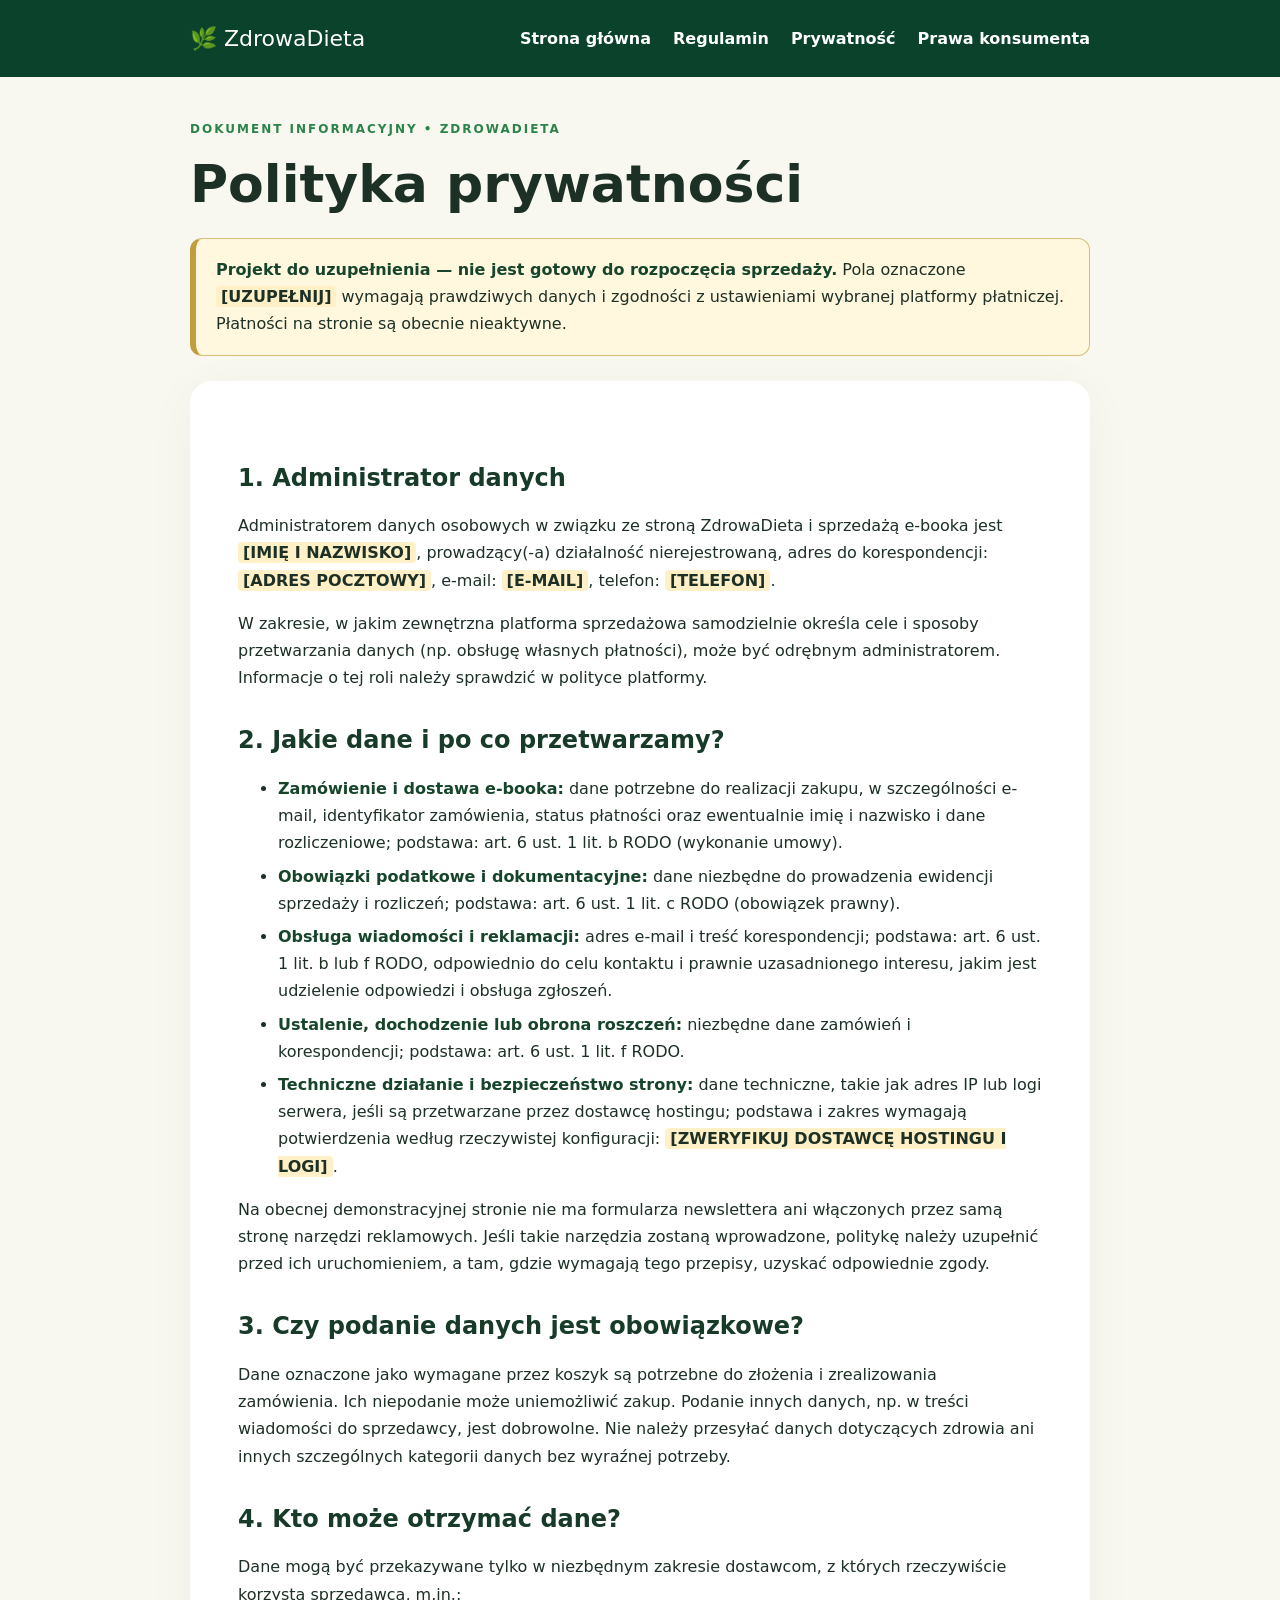
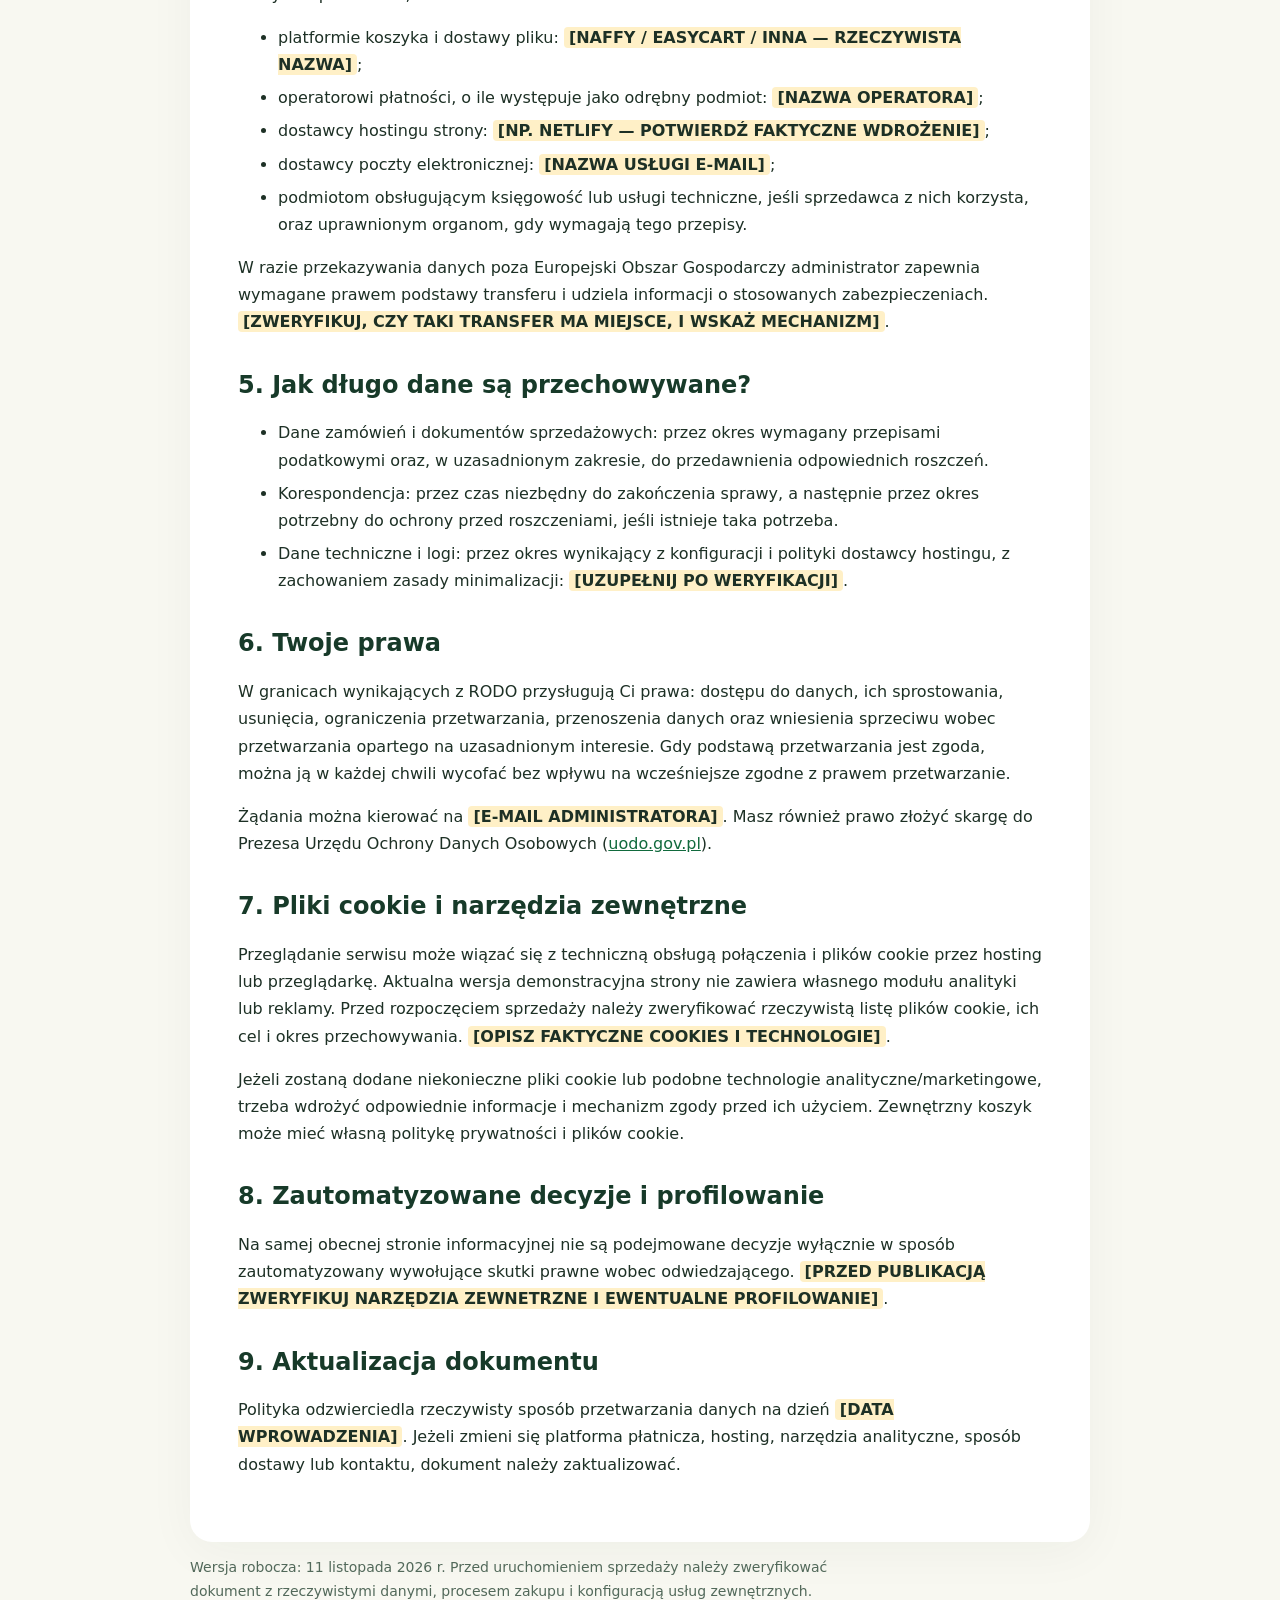
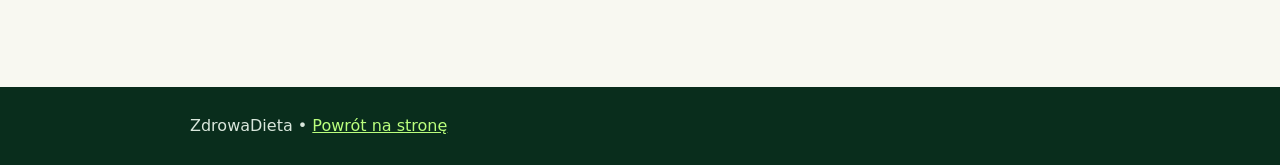
==== polityka-prywatnosci.html @ bb657cff "Add draft Polish consumer and privacy legal page: polityka-prywatnosci.html" ====
<!doctype html><html lang="pl"><head><meta charset="utf-8"><meta name="viewport" content="width=device-width, initial-scale=1"><meta name="robots" content="noindex,nofollow"><title>Polityka prywatności – ZdrowaDieta</title><style>:root{--ink:#173a29;--green:#0a422c;--lime:#baff7d;--bg:#f8f8f1}*{box-sizing:border-box}html{scroll-behavior:smooth}body{margin:0;background:var(--bg);font:16px/1.7 system-ui,-apple-system,"Segoe UI",sans-serif;color:#1d3025}a{color:#116a3d}header{background:var(--green);color:#fff;padding:20px 0}header a{color:#fff;text-decoration:none;font-weight:800}.wrap{width:min(900px,calc(100% - 36px));margin:auto}.nav{display:flex;gap:22px;align-items:center;flex-wrap:wrap}.nav span{margin-right:auto;font-size:22px}main{padding:42px 0 70px}h1{font-size:clamp(34px,5vw,52px);line-height:1.1;margin:16px 0}h2{font-size:24px;color:var(--ink);margin-top:35px;line-height:1.2}h3{font-size:18px}p,li{max-width:79ch}li{margin:6px 0}.eyebrow{letter-spacing:2px;text-transform:uppercase;font-size:12px;font-weight:900;color:#2b834a}.warning{border:1px solid #d6bc75;border-left:6px solid #c09e3b;border-radius:12px;background:#fff8df;padding:17px 20px;margin:25px 0}.doc{background:#fff;border-radius:22px;padding:clamp(20px,5vw,48px);box-shadow:0 10px 50px #12351c0b}.fill{background:#fff0c7;padding:1px 5px;border-radius:4px;font-weight:700}.note{font-size:14px;color:#52695a}.footer{background:#092d1c;color:#d9e7dc;padding:25px 0}.footer a{color:#baff7d}hr{border:0;border-top:1px solid #dce6dc;margin:30px 0}blockquote{margin:20px 0;border-left:4px solid #27814d;padding:14px 20px;background:#eef6ec}strong{color:#17452c}header strong{color:#fff}@media(max-width:550px){.nav{gap:12px}.nav span{width:100%}main{padding:28px 0 50px}}</style></head><body><header><nav class="wrap nav" aria-label="Nawigacja"><span>🌿 ZdrowaDieta</span><a href="/">Strona główna</a><a href="/regulamin.html">Regulamin</a><a href="/polityka-prywatnosci.html">Prywatność</a><a href="/prawa-konsumenta.html">Prawa konsumenta</a></nav></header><main class="wrap"><div class="eyebrow">Dokument informacyjny • ZdrowaDieta</div><h1>Polityka prywatności</h1><div class="warning"><strong>Projekt do uzupełnienia — nie jest gotowy do rozpoczęcia sprzedaży.</strong> Pola oznaczone <span class="fill">[UZUPEŁNIJ]</span> wymagają prawdziwych danych i zgodności z ustawieniami wybranej platformy płatniczej. Płatności na stronie są obecnie nieaktywne.</div><article class="doc">
<h2>1. Administrator danych</h2>
<p>Administratorem danych osobowych w związku ze stroną ZdrowaDieta i sprzedażą e-booka jest <span class="fill">[IMIĘ I NAZWISKO]</span>, prowadzący(-a) działalność nierejestrowaną, adres do korespondencji: <span class="fill">[ADRES POCZTOWY]</span>, e-mail: <span class="fill">[E-MAIL]</span>, telefon: <span class="fill">[TELEFON]</span>.</p>
<p>W zakresie, w jakim zewnętrzna platforma sprzedażowa samodzielnie określa cele i sposoby przetwarzania danych (np. obsługę własnych płatności), może być odrębnym administratorem. Informacje o tej roli należy sprawdzić w polityce platformy.</p>
<h2>2. Jakie dane i po co przetwarzamy?</h2>
<ul>
<li><strong>Zamówienie i dostawa e-booka:</strong> dane potrzebne do realizacji zakupu, w szczególności e-mail, identyfikator zamówienia, status płatności oraz ewentualnie imię i nazwisko i dane rozliczeniowe; podstawa: art. 6 ust. 1 lit. b RODO (wykonanie umowy).</li>
<li><strong>Obowiązki podatkowe i dokumentacyjne:</strong> dane niezbędne do prowadzenia ewidencji sprzedaży i rozliczeń; podstawa: art. 6 ust. 1 lit. c RODO (obowiązek prawny).</li>
<li><strong>Obsługa wiadomości i reklamacji:</strong> adres e-mail i treść korespondencji; podstawa: art. 6 ust. 1 lit. b lub f RODO, odpowiednio do celu kontaktu i prawnie uzasadnionego interesu, jakim jest udzielenie odpowiedzi i obsługa zgłoszeń.</li>
<li><strong>Ustalenie, dochodzenie lub obrona roszczeń:</strong> niezbędne dane zamówień i korespondencji; podstawa: art. 6 ust. 1 lit. f RODO.</li>
<li><strong>Techniczne działanie i bezpieczeństwo strony:</strong> dane techniczne, takie jak adres IP lub logi serwera, jeśli są przetwarzane przez dostawcę hostingu; podstawa i zakres wymagają potwierdzenia według rzeczywistej konfiguracji: <span class="fill">[ZWERYFIKUJ DOSTAWCĘ HOSTINGU I LOGI]</span>.</li>
</ul>
<p>Na obecnej demonstracyjnej stronie nie ma formularza newslettera ani włączonych przez samą stronę narzędzi reklamowych. Jeśli takie narzędzia zostaną wprowadzone, politykę należy uzupełnić przed ich uruchomieniem, a tam, gdzie wymagają tego przepisy, uzyskać odpowiednie zgody.</p>
<h2>3. Czy podanie danych jest obowiązkowe?</h2>
<p>Dane oznaczone jako wymagane przez koszyk są potrzebne do złożenia i zrealizowania zamówienia. Ich niepodanie może uniemożliwić zakup. Podanie innych danych, np. w treści wiadomości do sprzedawcy, jest dobrowolne. Nie należy przesyłać danych dotyczących zdrowia ani innych szczególnych kategorii danych bez wyraźnej potrzeby.</p>
<h2>4. Kto może otrzymać dane?</h2>
<p>Dane mogą być przekazywane tylko w niezbędnym zakresie dostawcom, z których rzeczywiście korzysta sprzedawca, m.in.:</p>
<ul>
<li>platformie koszyka i dostawy pliku: <span class="fill">[NAFFY / EASYCART / INNA — RZECZYWISTA NAZWA]</span>;</li>
<li>operatorowi płatności, o ile występuje jako odrębny podmiot: <span class="fill">[NAZWA OPERATORA]</span>;</li>
<li>dostawcy hostingu strony: <span class="fill">[NP. NETLIFY — POTWIERDŹ FAKTYCZNE WDROŻENIE]</span>;</li>
<li>dostawcy poczty elektronicznej: <span class="fill">[NAZWA USŁUGI E-MAIL]</span>;</li>
<li>podmiotom obsługującym księgowość lub usługi techniczne, jeśli sprzedawca z nich korzysta, oraz uprawnionym organom, gdy wymagają tego przepisy.</li>
</ul>
<p>W razie przekazywania danych poza Europejski Obszar Gospodarczy administrator zapewnia wymagane prawem podstawy transferu i udziela informacji o stosowanych zabezpieczeniach. <span class="fill">[ZWERYFIKUJ, CZY TAKI TRANSFER MA MIEJSCE, I WSKAŻ MECHANIZM]</span>.</p>
<h2>5. Jak długo dane są przechowywane?</h2>
<ul>
<li>Dane zamówień i dokumentów sprzedażowych: przez okres wymagany przepisami podatkowymi oraz, w uzasadnionym zakresie, do przedawnienia odpowiednich roszczeń.</li>
<li>Korespondencja: przez czas niezbędny do zakończenia sprawy, a następnie przez okres potrzebny do ochrony przed roszczeniami, jeśli istnieje taka potrzeba.</li>
<li>Dane techniczne i logi: przez okres wynikający z konfiguracji i polityki dostawcy hostingu, z zachowaniem zasady minimalizacji: <span class="fill">[UZUPEŁNIJ PO WERYFIKACJI]</span>.</li>
</ul>
<h2>6. Twoje prawa</h2>
<p>W granicach wynikających z RODO przysługują Ci prawa: dostępu do danych, ich sprostowania, usunięcia, ograniczenia przetwarzania, przenoszenia danych oraz wniesienia sprzeciwu wobec przetwarzania opartego na uzasadnionym interesie. Gdy podstawą przetwarzania jest zgoda, można ją w każdej chwili wycofać bez wpływu na wcześniejsze zgodne z prawem przetwarzanie.</p>
<p>Żądania można kierować na <span class="fill">[E-MAIL ADMINISTRATORA]</span>. Masz również prawo złożyć skargę do Prezesa Urzędu Ochrony Danych Osobowych (<a href="https://uodo.gov.pl/" rel="noopener">uodo.gov.pl</a>).</p>
<h2>7. Pliki cookie i narzędzia zewnętrzne</h2>
<p>Przeglądanie serwisu może wiązać się z techniczną obsługą połączenia i plików cookie przez hosting lub przeglądarkę. Aktualna wersja demonstracyjna strony nie zawiera własnego modułu analityki lub reklamy. Przed rozpoczęciem sprzedaży należy zweryfikować rzeczywistą listę plików cookie, ich cel i okres przechowywania. <span class="fill">[OPISZ FAKTYCZNE COOKIES I TECHNOLOGIE]</span>.</p>
<p>Jeżeli zostaną dodane niekonieczne pliki cookie lub podobne technologie analityczne/marketingowe, trzeba wdrożyć odpowiednie informacje i mechanizm zgody przed ich użyciem. Zewnętrzny koszyk może mieć własną politykę prywatności i plików cookie.</p>
<h2>8. Zautomatyzowane decyzje i profilowanie</h2>
<p>Na samej obecnej stronie informacyjnej nie są podejmowane decyzje wyłącznie w sposób zautomatyzowany wywołujące skutki prawne wobec odwiedzającego. <span class="fill">[PRZED PUBLIKACJĄ ZWERYFIKUJ NARZĘDZIA ZEWNETRZNE I EWENTUALNE PROFILOWANIE]</span>.</p>
<h2>9. Aktualizacja dokumentu</h2>
<p>Polityka odzwierciedla rzeczywisty sposób przetwarzania danych na dzień <span class="fill">[DATA WPROWADZENIA]</span>. Jeżeli zmieni się platforma płatnicza, hosting, narzędzia analityczne, sposób dostawy lub kontaktu, dokument należy zaktualizować.</p></article><p class="note">Wersja robocza: 11 listopada 2026 r. Przed uruchomieniem sprzedaży należy zweryfikować dokument z rzeczywistymi danymi, procesem zakupu i konfiguracją usług zewnętrznych.</p></main><footer class="footer"><div class="wrap">ZdrowaDieta • <a href="/">Powrót na stronę</a></div></footer></body></html>
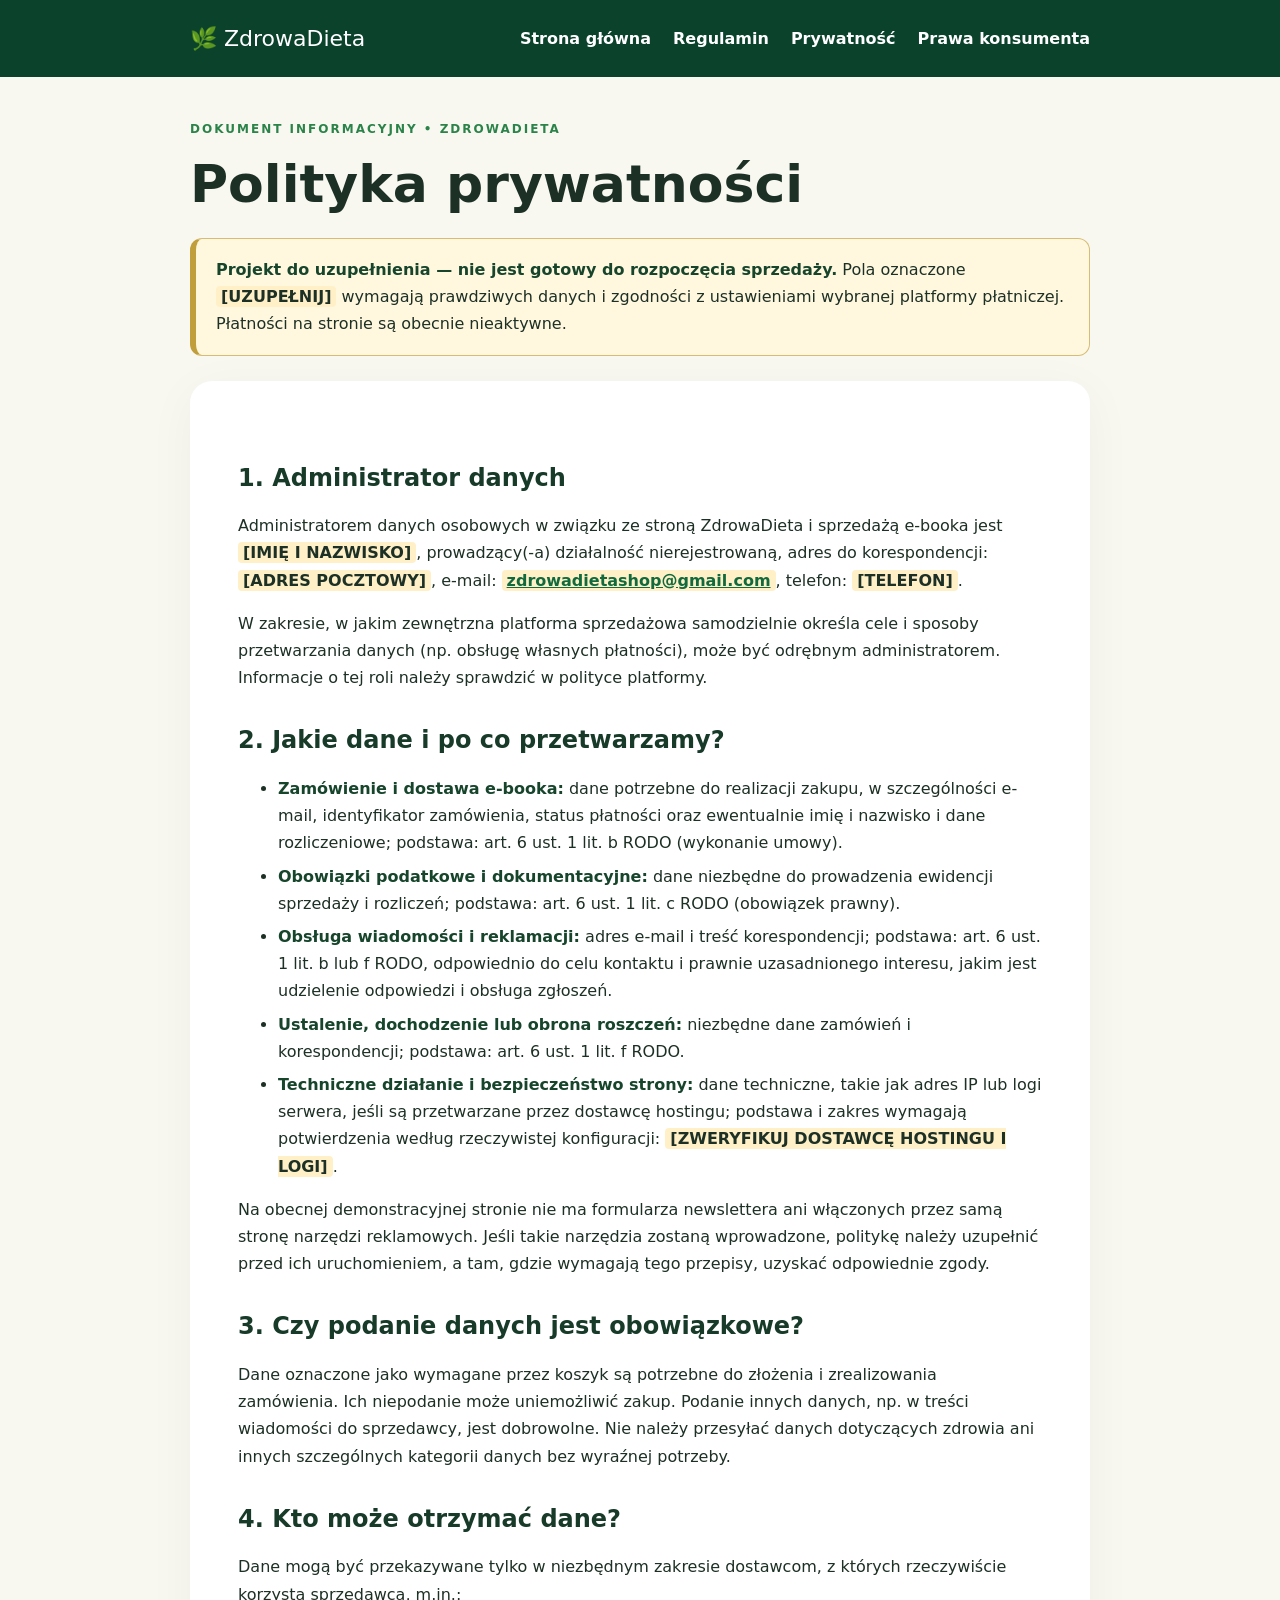
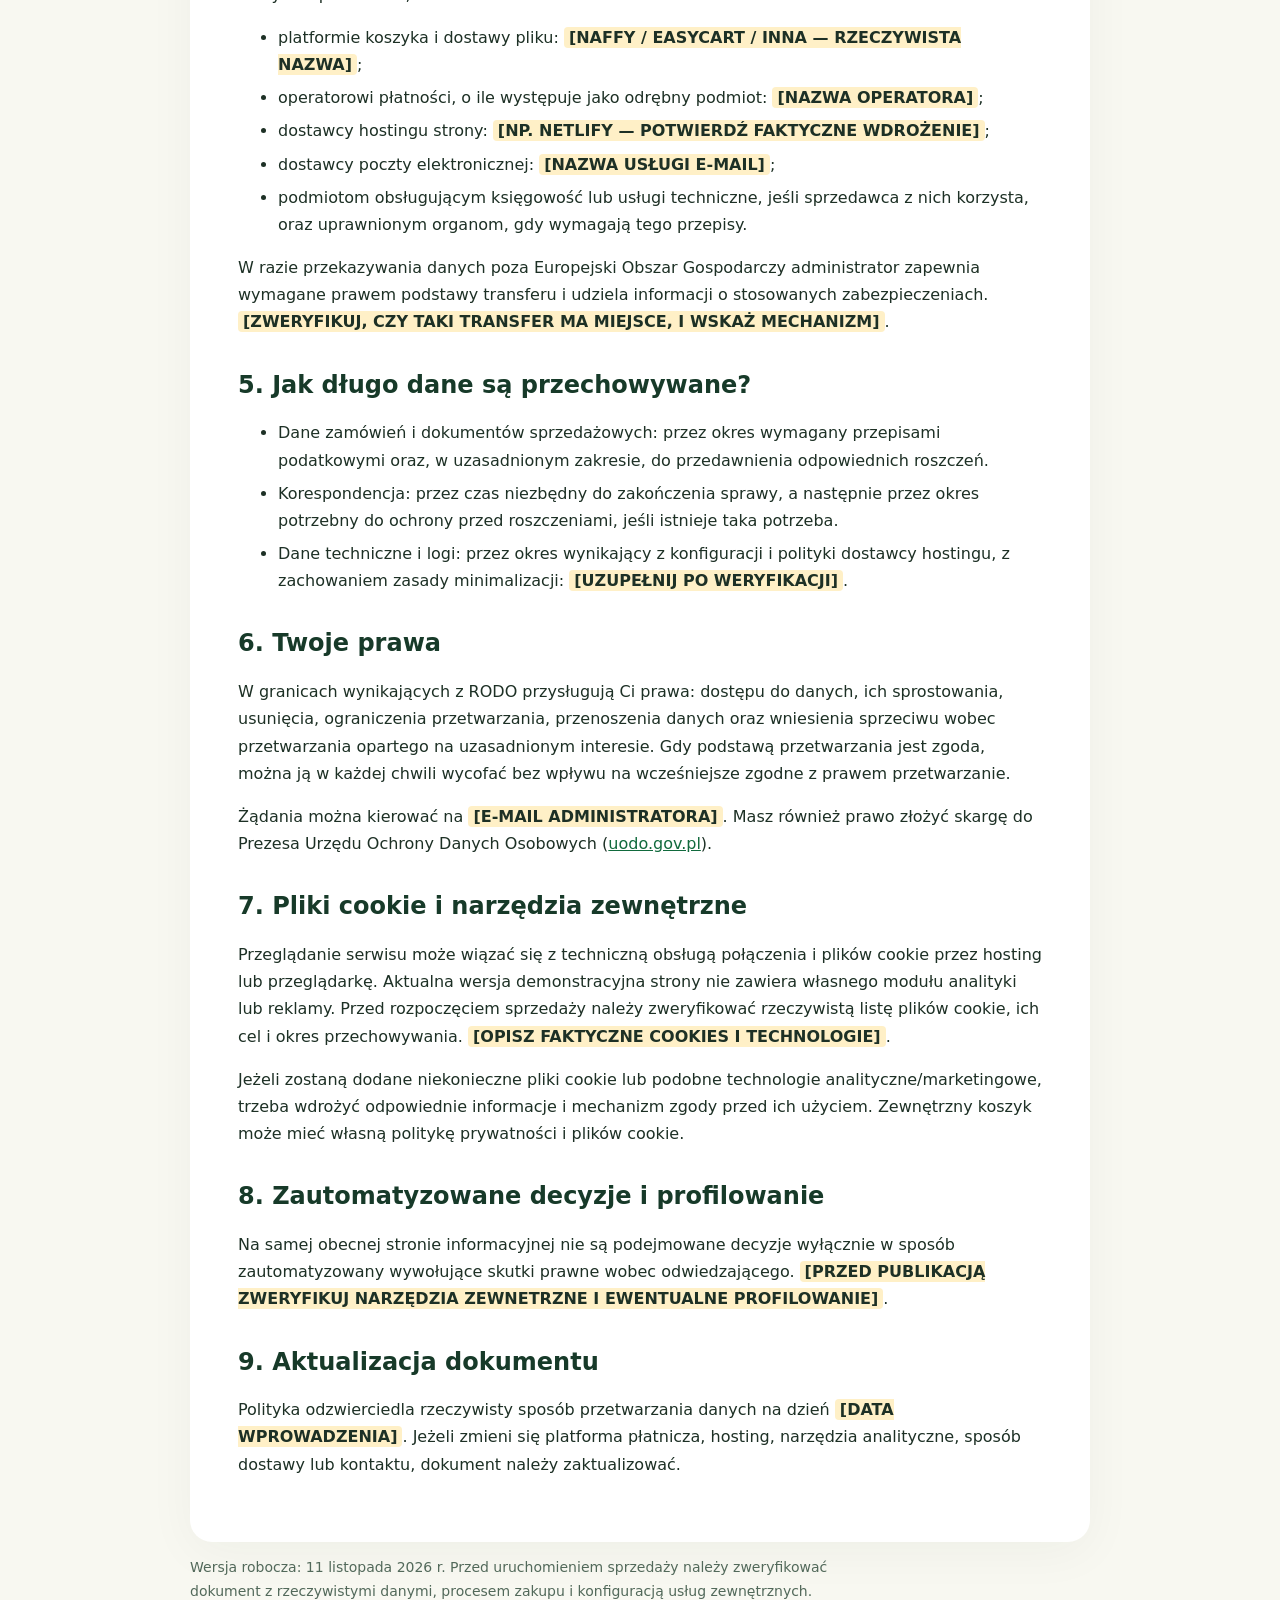
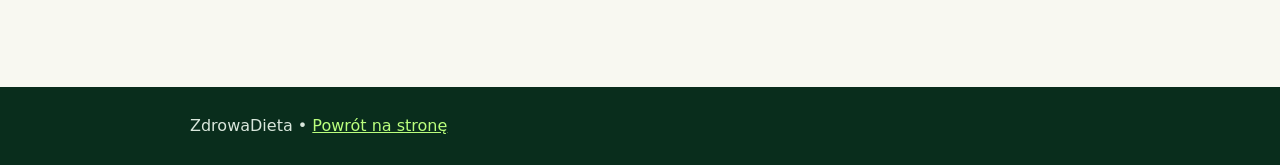
==== commit 3377a049: "Fill confirmed ZdrowaDieta support email in legal document" ====
--- a/polityka-prywatnosci.html
+++ b/polityka-prywatnosci.html
@@ -1,6 +1,6 @@
 <!doctype html><html lang="pl"><head><meta charset="utf-8"><meta name="viewport" content="width=device-width, initial-scale=1"><meta name="robots" content="noindex,nofollow"><title>Polityka prywatności – ZdrowaDieta</title><style>:root{--ink:#173a29;--green:#0a422c;--lime:#baff7d;--bg:#f8f8f1}*{box-sizing:border-box}html{scroll-behavior:smooth}body{margin:0;background:var(--bg);font:16px/1.7 system-ui,-apple-system,"Segoe UI",sans-serif;color:#1d3025}a{color:#116a3d}header{background:var(--green);color:#fff;padding:20px 0}header a{color:#fff;text-decoration:none;font-weight:800}.wrap{width:min(900px,calc(100% - 36px));margin:auto}.nav{display:flex;gap:22px;align-items:center;flex-wrap:wrap}.nav span{margin-right:auto;font-size:22px}main{padding:42px 0 70px}h1{font-size:clamp(34px,5vw,52px);line-height:1.1;margin:16px 0}h2{font-size:24px;color:var(--ink);margin-top:35px;line-height:1.2}h3{font-size:18px}p,li{max-width:79ch}li{margin:6px 0}.eyebrow{letter-spacing:2px;text-transform:uppercase;font-size:12px;font-weight:900;color:#2b834a}.warning{border:1px solid #d6bc75;border-left:6px solid #c09e3b;border-radius:12px;background:#fff8df;padding:17px 20px;margin:25px 0}.doc{background:#fff;border-radius:22px;padding:clamp(20px,5vw,48px);box-shadow:0 10px 50px #12351c0b}.fill{background:#fff0c7;padding:1px 5px;border-radius:4px;font-weight:700}.note{font-size:14px;color:#52695a}.footer{background:#092d1c;color:#d9e7dc;padding:25px 0}.footer a{color:#baff7d}hr{border:0;border-top:1px solid #dce6dc;margin:30px 0}blockquote{margin:20px 0;border-left:4px solid #27814d;padding:14px 20px;background:#eef6ec}strong{color:#17452c}header strong{color:#fff}@media(max-width:550px){.nav{gap:12px}.nav span{width:100%}main{padding:28px 0 50px}}</style></head><body><header><nav class="wrap nav" aria-label="Nawigacja"><span>🌿 ZdrowaDieta</span><a href="/">Strona główna</a><a href="/regulamin.html">Regulamin</a><a href="/polityka-prywatnosci.html">Prywatność</a><a href="/prawa-konsumenta.html">Prawa konsumenta</a></nav></header><main class="wrap"><div class="eyebrow">Dokument informacyjny • ZdrowaDieta</div><h1>Polityka prywatności</h1><div class="warning"><strong>Projekt do uzupełnienia — nie jest gotowy do rozpoczęcia sprzedaży.</strong> Pola oznaczone <span class="fill">[UZUPEŁNIJ]</span> wymagają prawdziwych danych i zgodności z ustawieniami wybranej platformy płatniczej. Płatności na stronie są obecnie nieaktywne.</div><article class="doc">
 <h2>1. Administrator danych</h2>
-<p>Administratorem danych osobowych w związku ze stroną ZdrowaDieta i sprzedażą e-booka jest <span class="fill">[IMIĘ I NAZWISKO]</span>, prowadzący(-a) działalność nierejestrowaną, adres do korespondencji: <span class="fill">[ADRES POCZTOWY]</span>, e-mail: <span class="fill">[E-MAIL]</span>, telefon: <span class="fill">[TELEFON]</span>.</p>
+<p>Administratorem danych osobowych w związku ze stroną ZdrowaDieta i sprzedażą e-booka jest <span class="fill">[IMIĘ I NAZWISKO]</span>, prowadzący(-a) działalność nierejestrowaną, adres do korespondencji: <span class="fill">[ADRES POCZTOWY]</span>, e-mail: <span class="fill"><a href="mailto:zdrowadietashop@gmail.com">zdrowadietashop@gmail.com</a></span>, telefon: <span class="fill">[TELEFON]</span>.</p>
 <p>W zakresie, w jakim zewnętrzna platforma sprzedażowa samodzielnie określa cele i sposoby przetwarzania danych (np. obsługę własnych płatności), może być odrębnym administratorem. Informacje o tej roli należy sprawdzić w polityce platformy.</p>
 <h2>2. Jakie dane i po co przetwarzamy?</h2>
 <ul>
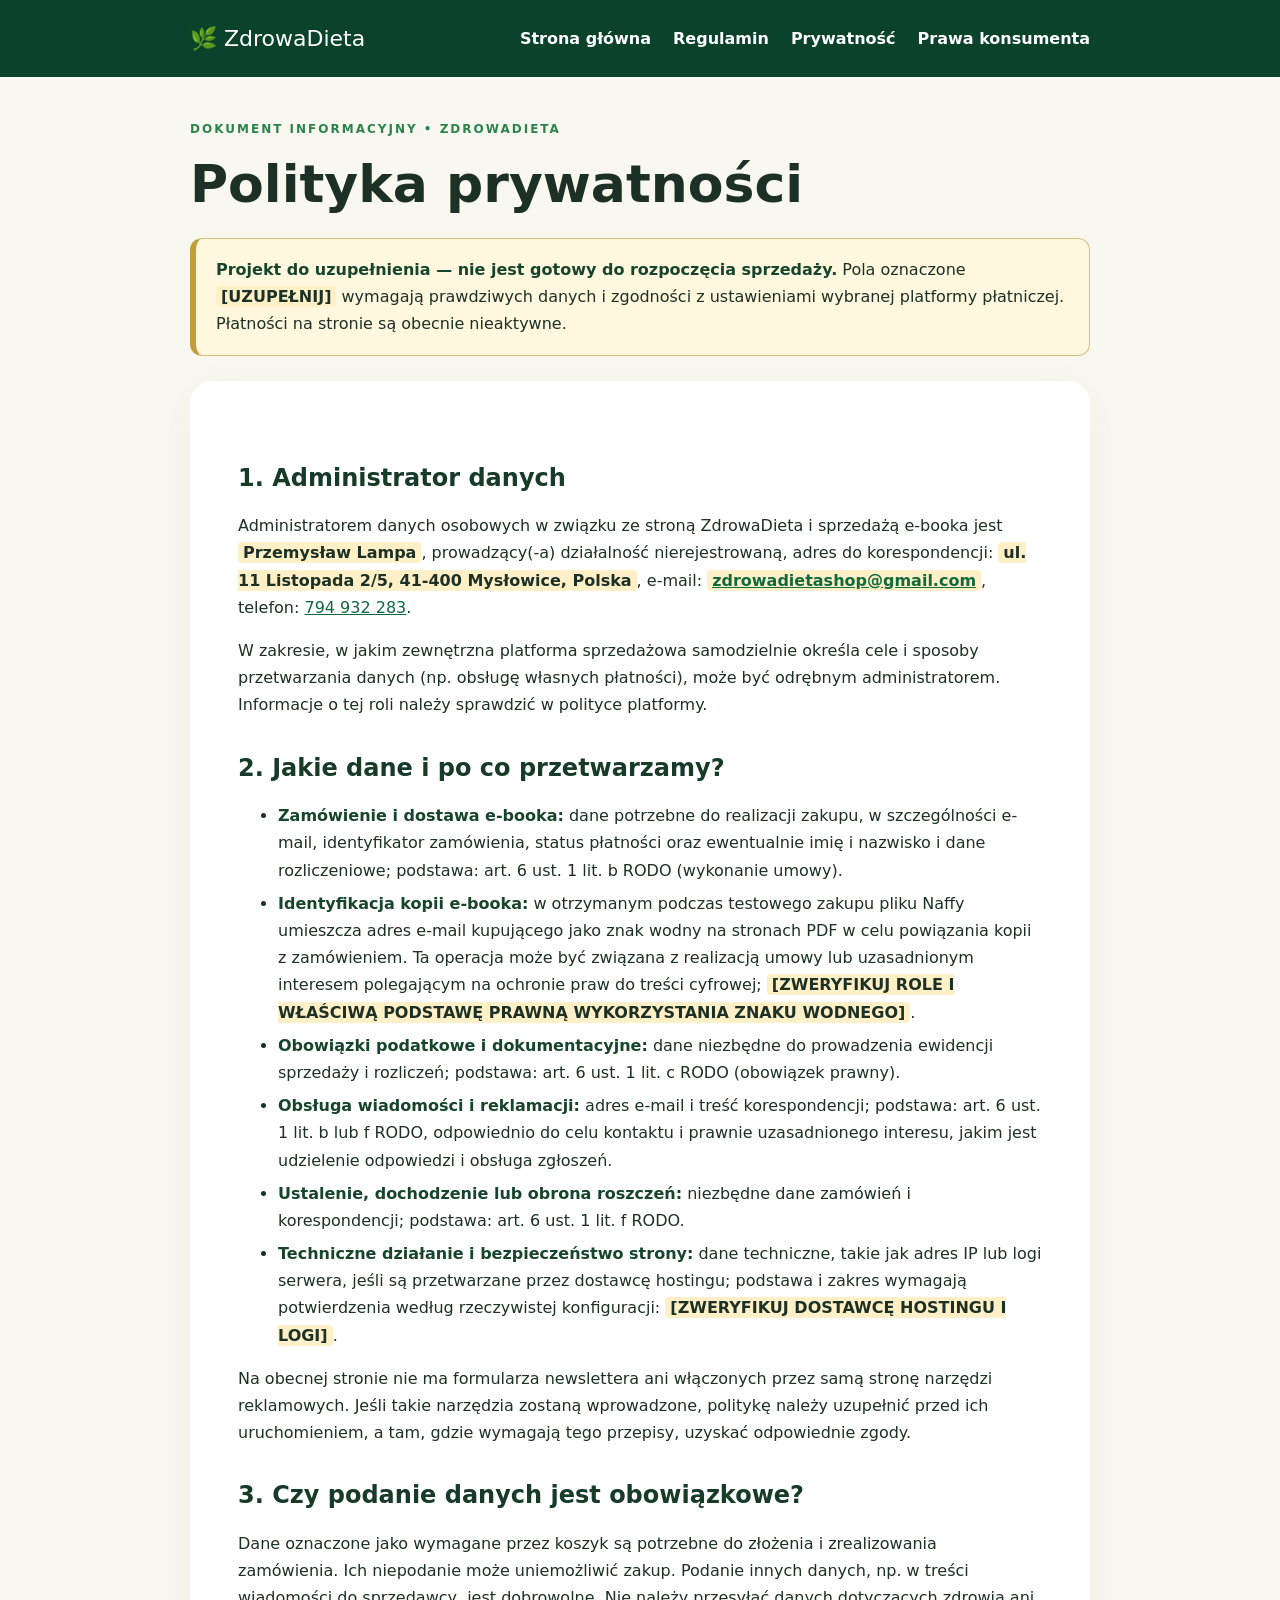
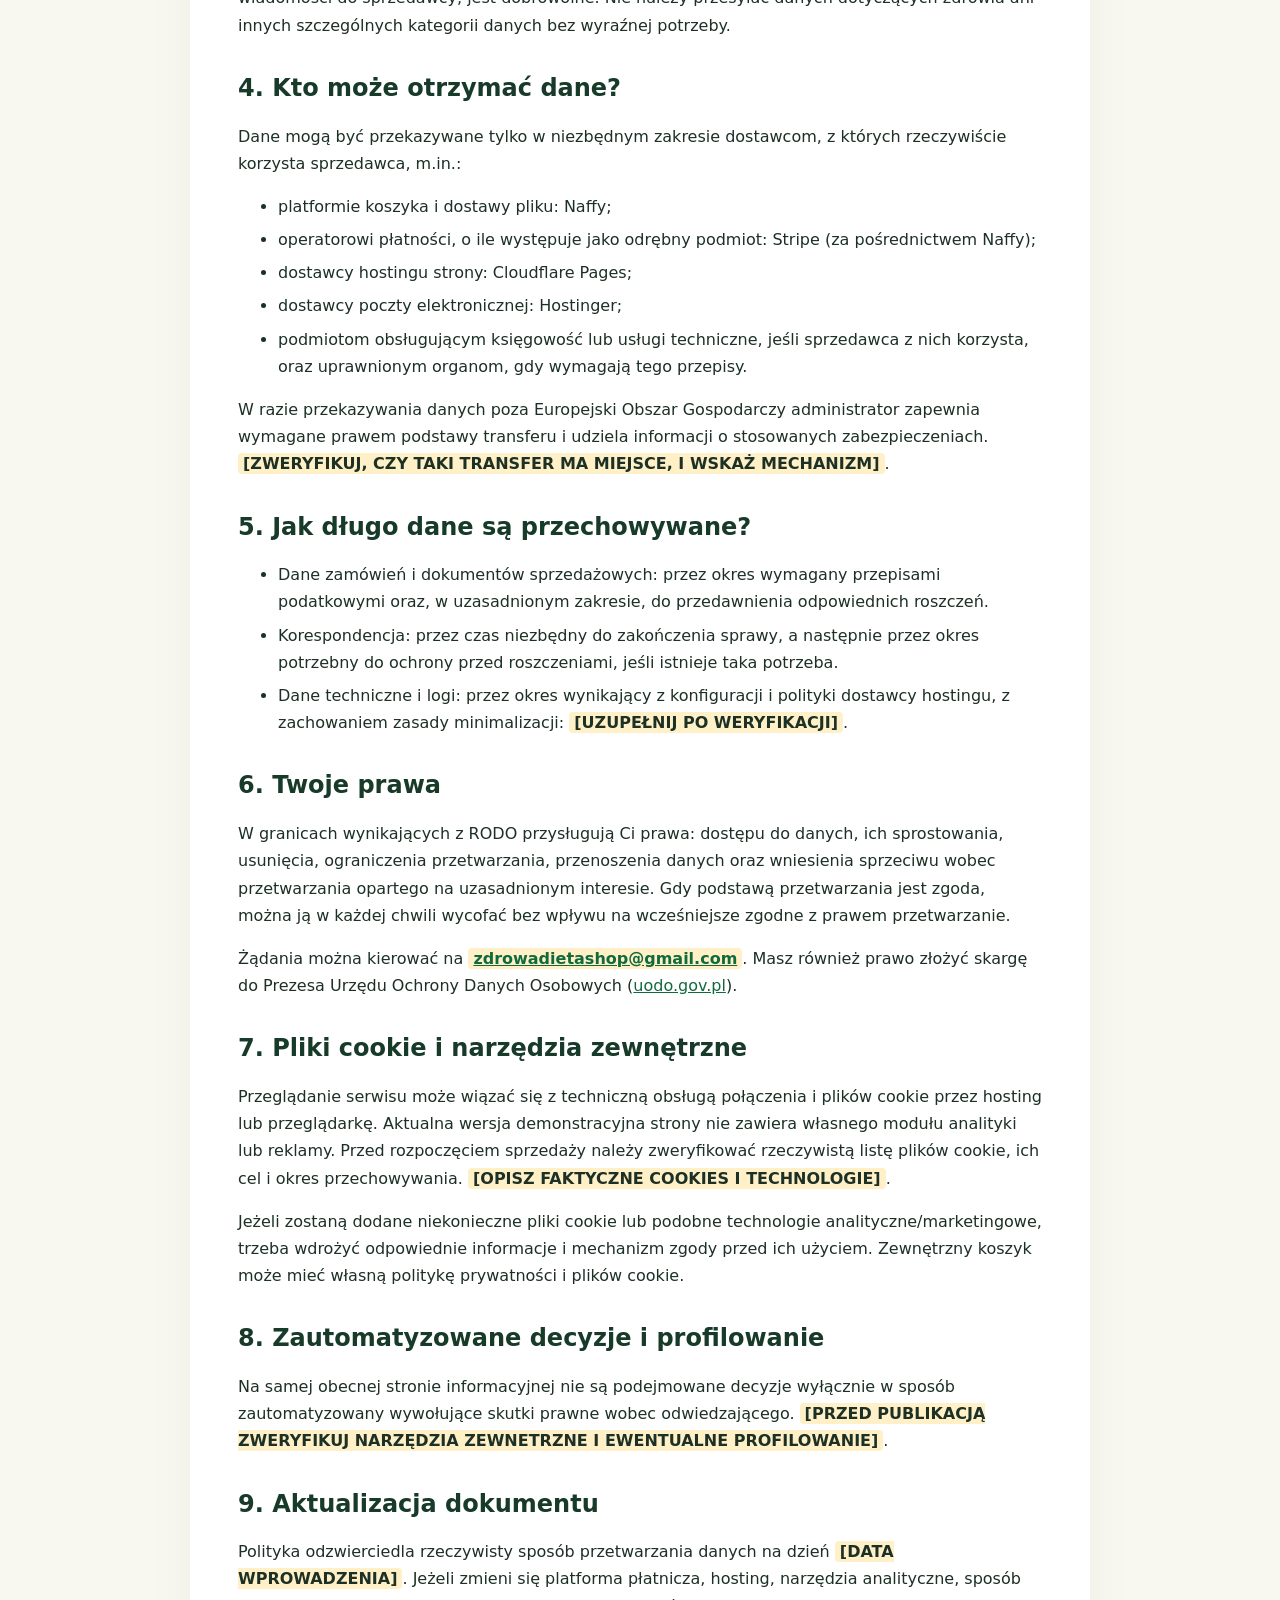
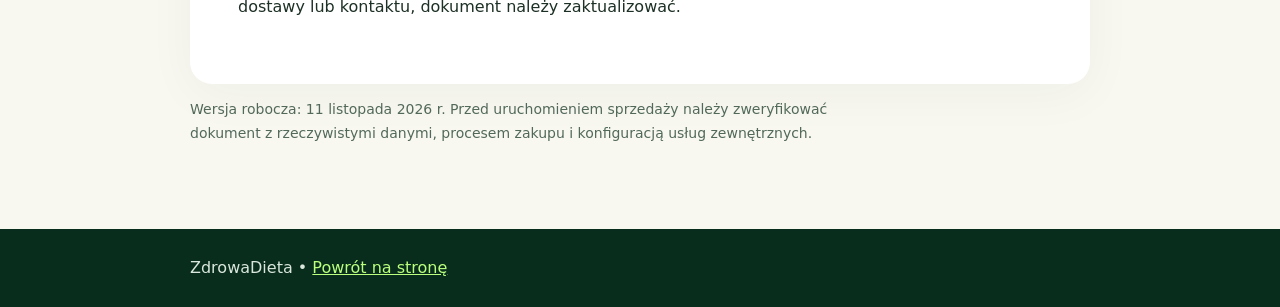
==== commit cca2e14d: "Add confirmed seller contact details and verified sales providers to legal draft" ====
--- a/polityka-prywatnosci.html
+++ b/polityka-prywatnosci.html
@@ -1,25 +1,26 @@
 <!doctype html><html lang="pl"><head><meta charset="utf-8"><meta name="viewport" content="width=device-width, initial-scale=1"><meta name="robots" content="noindex,nofollow"><title>Polityka prywatności – ZdrowaDieta</title><style>:root{--ink:#173a29;--green:#0a422c;--lime:#baff7d;--bg:#f8f8f1}*{box-sizing:border-box}html{scroll-behavior:smooth}body{margin:0;background:var(--bg);font:16px/1.7 system-ui,-apple-system,"Segoe UI",sans-serif;color:#1d3025}a{color:#116a3d}header{background:var(--green);color:#fff;padding:20px 0}header a{color:#fff;text-decoration:none;font-weight:800}.wrap{width:min(900px,calc(100% - 36px));margin:auto}.nav{display:flex;gap:22px;align-items:center;flex-wrap:wrap}.nav span{margin-right:auto;font-size:22px}main{padding:42px 0 70px}h1{font-size:clamp(34px,5vw,52px);line-height:1.1;margin:16px 0}h2{font-size:24px;color:var(--ink);margin-top:35px;line-height:1.2}h3{font-size:18px}p,li{max-width:79ch}li{margin:6px 0}.eyebrow{letter-spacing:2px;text-transform:uppercase;font-size:12px;font-weight:900;color:#2b834a}.warning{border:1px solid #d6bc75;border-left:6px solid #c09e3b;border-radius:12px;background:#fff8df;padding:17px 20px;margin:25px 0}.doc{background:#fff;border-radius:22px;padding:clamp(20px,5vw,48px);box-shadow:0 10px 50px #12351c0b}.fill{background:#fff0c7;padding:1px 5px;border-radius:4px;font-weight:700}.note{font-size:14px;color:#52695a}.footer{background:#092d1c;color:#d9e7dc;padding:25px 0}.footer a{color:#baff7d}hr{border:0;border-top:1px solid #dce6dc;margin:30px 0}blockquote{margin:20px 0;border-left:4px solid #27814d;padding:14px 20px;background:#eef6ec}strong{color:#17452c}header strong{color:#fff}@media(max-width:550px){.nav{gap:12px}.nav span{width:100%}main{padding:28px 0 50px}}</style></head><body><header><nav class="wrap nav" aria-label="Nawigacja"><span>🌿 ZdrowaDieta</span><a href="/">Strona główna</a><a href="/regulamin.html">Regulamin</a><a href="/polityka-prywatnosci.html">Prywatność</a><a href="/prawa-konsumenta.html">Prawa konsumenta</a></nav></header><main class="wrap"><div class="eyebrow">Dokument informacyjny • ZdrowaDieta</div><h1>Polityka prywatności</h1><div class="warning"><strong>Projekt do uzupełnienia — nie jest gotowy do rozpoczęcia sprzedaży.</strong> Pola oznaczone <span class="fill">[UZUPEŁNIJ]</span> wymagają prawdziwych danych i zgodności z ustawieniami wybranej platformy płatniczej. Płatności na stronie są obecnie nieaktywne.</div><article class="doc">
 <h2>1. Administrator danych</h2>
-<p>Administratorem danych osobowych w związku ze stroną ZdrowaDieta i sprzedażą e-booka jest <span class="fill">[IMIĘ I NAZWISKO]</span>, prowadzący(-a) działalność nierejestrowaną, adres do korespondencji: <span class="fill">[ADRES POCZTOWY]</span>, e-mail: <span class="fill"><a href="mailto:zdrowadietashop@gmail.com">zdrowadietashop@gmail.com</a></span>, telefon: <span class="fill">[TELEFON]</span>.</p>
+<p>Administratorem danych osobowych w związku ze stroną ZdrowaDieta i sprzedażą e-booka jest <span class="fill">Przemysław Lampa</span>, prowadzący(-a) działalność nierejestrowaną, adres do korespondencji: <span class="fill">ul. 11 Listopada 2/5, 41-400 Mysłowice, Polska</span>, e-mail: <span class="fill"><a href="mailto:zdrowadietashop@gmail.com">zdrowadietashop@gmail.com</a></span>, telefon: <a href="tel:+48794932283">794 932 283</a>.</p>
 <p>W zakresie, w jakim zewnętrzna platforma sprzedażowa samodzielnie określa cele i sposoby przetwarzania danych (np. obsługę własnych płatności), może być odrębnym administratorem. Informacje o tej roli należy sprawdzić w polityce platformy.</p>
 <h2>2. Jakie dane i po co przetwarzamy?</h2>
 <ul>
 <li><strong>Zamówienie i dostawa e-booka:</strong> dane potrzebne do realizacji zakupu, w szczególności e-mail, identyfikator zamówienia, status płatności oraz ewentualnie imię i nazwisko i dane rozliczeniowe; podstawa: art. 6 ust. 1 lit. b RODO (wykonanie umowy).</li>
+<li><strong>Identyfikacja kopii e-booka:</strong> w otrzymanym podczas testowego zakupu pliku Naffy umieszcza adres e-mail kupującego jako znak wodny na stronach PDF w celu powiązania kopii z zamówieniem. Ta operacja może być związana z realizacją umowy lub uzasadnionym interesem polegającym na ochronie praw do treści cyfrowej; <span class="fill">[ZWERYFIKUJ ROLE I WŁAŚCIWĄ PODSTAWĘ PRAWNĄ WYKORZYSTANIA ZNAKU WODNEGO]</span>.</li>
 <li><strong>Obowiązki podatkowe i dokumentacyjne:</strong> dane niezbędne do prowadzenia ewidencji sprzedaży i rozliczeń; podstawa: art. 6 ust. 1 lit. c RODO (obowiązek prawny).</li>
 <li><strong>Obsługa wiadomości i reklamacji:</strong> adres e-mail i treść korespondencji; podstawa: art. 6 ust. 1 lit. b lub f RODO, odpowiednio do celu kontaktu i prawnie uzasadnionego interesu, jakim jest udzielenie odpowiedzi i obsługa zgłoszeń.</li>
 <li><strong>Ustalenie, dochodzenie lub obrona roszczeń:</strong> niezbędne dane zamówień i korespondencji; podstawa: art. 6 ust. 1 lit. f RODO.</li>
 <li><strong>Techniczne działanie i bezpieczeństwo strony:</strong> dane techniczne, takie jak adres IP lub logi serwera, jeśli są przetwarzane przez dostawcę hostingu; podstawa i zakres wymagają potwierdzenia według rzeczywistej konfiguracji: <span class="fill">[ZWERYFIKUJ DOSTAWCĘ HOSTINGU I LOGI]</span>.</li>
 </ul>
-<p>Na obecnej demonstracyjnej stronie nie ma formularza newslettera ani włączonych przez samą stronę narzędzi reklamowych. Jeśli takie narzędzia zostaną wprowadzone, politykę należy uzupełnić przed ich uruchomieniem, a tam, gdzie wymagają tego przepisy, uzyskać odpowiednie zgody.</p>
+<p>Na obecnej stronie nie ma formularza newslettera ani włączonych przez samą stronę narzędzi reklamowych. Jeśli takie narzędzia zostaną wprowadzone, politykę należy uzupełnić przed ich uruchomieniem, a tam, gdzie wymagają tego przepisy, uzyskać odpowiednie zgody.</p>
 <h2>3. Czy podanie danych jest obowiązkowe?</h2>
 <p>Dane oznaczone jako wymagane przez koszyk są potrzebne do złożenia i zrealizowania zamówienia. Ich niepodanie może uniemożliwić zakup. Podanie innych danych, np. w treści wiadomości do sprzedawcy, jest dobrowolne. Nie należy przesyłać danych dotyczących zdrowia ani innych szczególnych kategorii danych bez wyraźnej potrzeby.</p>
 <h2>4. Kto może otrzymać dane?</h2>
 <p>Dane mogą być przekazywane tylko w niezbędnym zakresie dostawcom, z których rzeczywiście korzysta sprzedawca, m.in.:</p>
 <ul>
-<li>platformie koszyka i dostawy pliku: <span class="fill">[NAFFY / EASYCART / INNA — RZECZYWISTA NAZWA]</span>;</li>
-<li>operatorowi płatności, o ile występuje jako odrębny podmiot: <span class="fill">[NAZWA OPERATORA]</span>;</li>
-<li>dostawcy hostingu strony: <span class="fill">[NP. NETLIFY — POTWIERDŹ FAKTYCZNE WDROŻENIE]</span>;</li>
-<li>dostawcy poczty elektronicznej: <span class="fill">[NAZWA USŁUGI E-MAIL]</span>;</li>
+<li>platformie koszyka i dostawy pliku: Naffy;</li>
+<li>operatorowi płatności, o ile występuje jako odrębny podmiot: Stripe (za pośrednictwem Naffy);</li>
+<li>dostawcy hostingu strony: Cloudflare Pages;</li>
+<li>dostawcy poczty elektronicznej: Hostinger;</li>
 <li>podmiotom obsługującym księgowość lub usługi techniczne, jeśli sprzedawca z nich korzysta, oraz uprawnionym organom, gdy wymagają tego przepisy.</li>
 </ul>
 <p>W razie przekazywania danych poza Europejski Obszar Gospodarczy administrator zapewnia wymagane prawem podstawy transferu i udziela informacji o stosowanych zabezpieczeniach. <span class="fill">[ZWERYFIKUJ, CZY TAKI TRANSFER MA MIEJSCE, I WSKAŻ MECHANIZM]</span>.</p>
@@ -31,7 +32,7 @@
 </ul>
 <h2>6. Twoje prawa</h2>
 <p>W granicach wynikających z RODO przysługują Ci prawa: dostępu do danych, ich sprostowania, usunięcia, ograniczenia przetwarzania, przenoszenia danych oraz wniesienia sprzeciwu wobec przetwarzania opartego na uzasadnionym interesie. Gdy podstawą przetwarzania jest zgoda, można ją w każdej chwili wycofać bez wpływu na wcześniejsze zgodne z prawem przetwarzanie.</p>
-<p>Żądania można kierować na <span class="fill">[E-MAIL ADMINISTRATORA]</span>. Masz również prawo złożyć skargę do Prezesa Urzędu Ochrony Danych Osobowych (<a href="https://uodo.gov.pl/" rel="noopener">uodo.gov.pl</a>).</p>
+<p>Żądania można kierować na <span class="fill"><a href="mailto:zdrowadietashop@gmail.com">zdrowadietashop@gmail.com</a></span>. Masz również prawo złożyć skargę do Prezesa Urzędu Ochrony Danych Osobowych (<a href="https://uodo.gov.pl/" rel="noopener">uodo.gov.pl</a>).</p>
 <h2>7. Pliki cookie i narzędzia zewnętrzne</h2>
 <p>Przeglądanie serwisu może wiązać się z techniczną obsługą połączenia i plików cookie przez hosting lub przeglądarkę. Aktualna wersja demonstracyjna strony nie zawiera własnego modułu analityki lub reklamy. Przed rozpoczęciem sprzedaży należy zweryfikować rzeczywistą listę plików cookie, ich cel i okres przechowywania. <span class="fill">[OPISZ FAKTYCZNE COOKIES I TECHNOLOGIE]</span>.</p>
 <p>Jeżeli zostaną dodane niekonieczne pliki cookie lub podobne technologie analityczne/marketingowe, trzeba wdrożyć odpowiednie informacje i mechanizm zgody przed ich użyciem. Zewnętrzny koszyk może mieć własną politykę prywatności i plików cookie.</p>
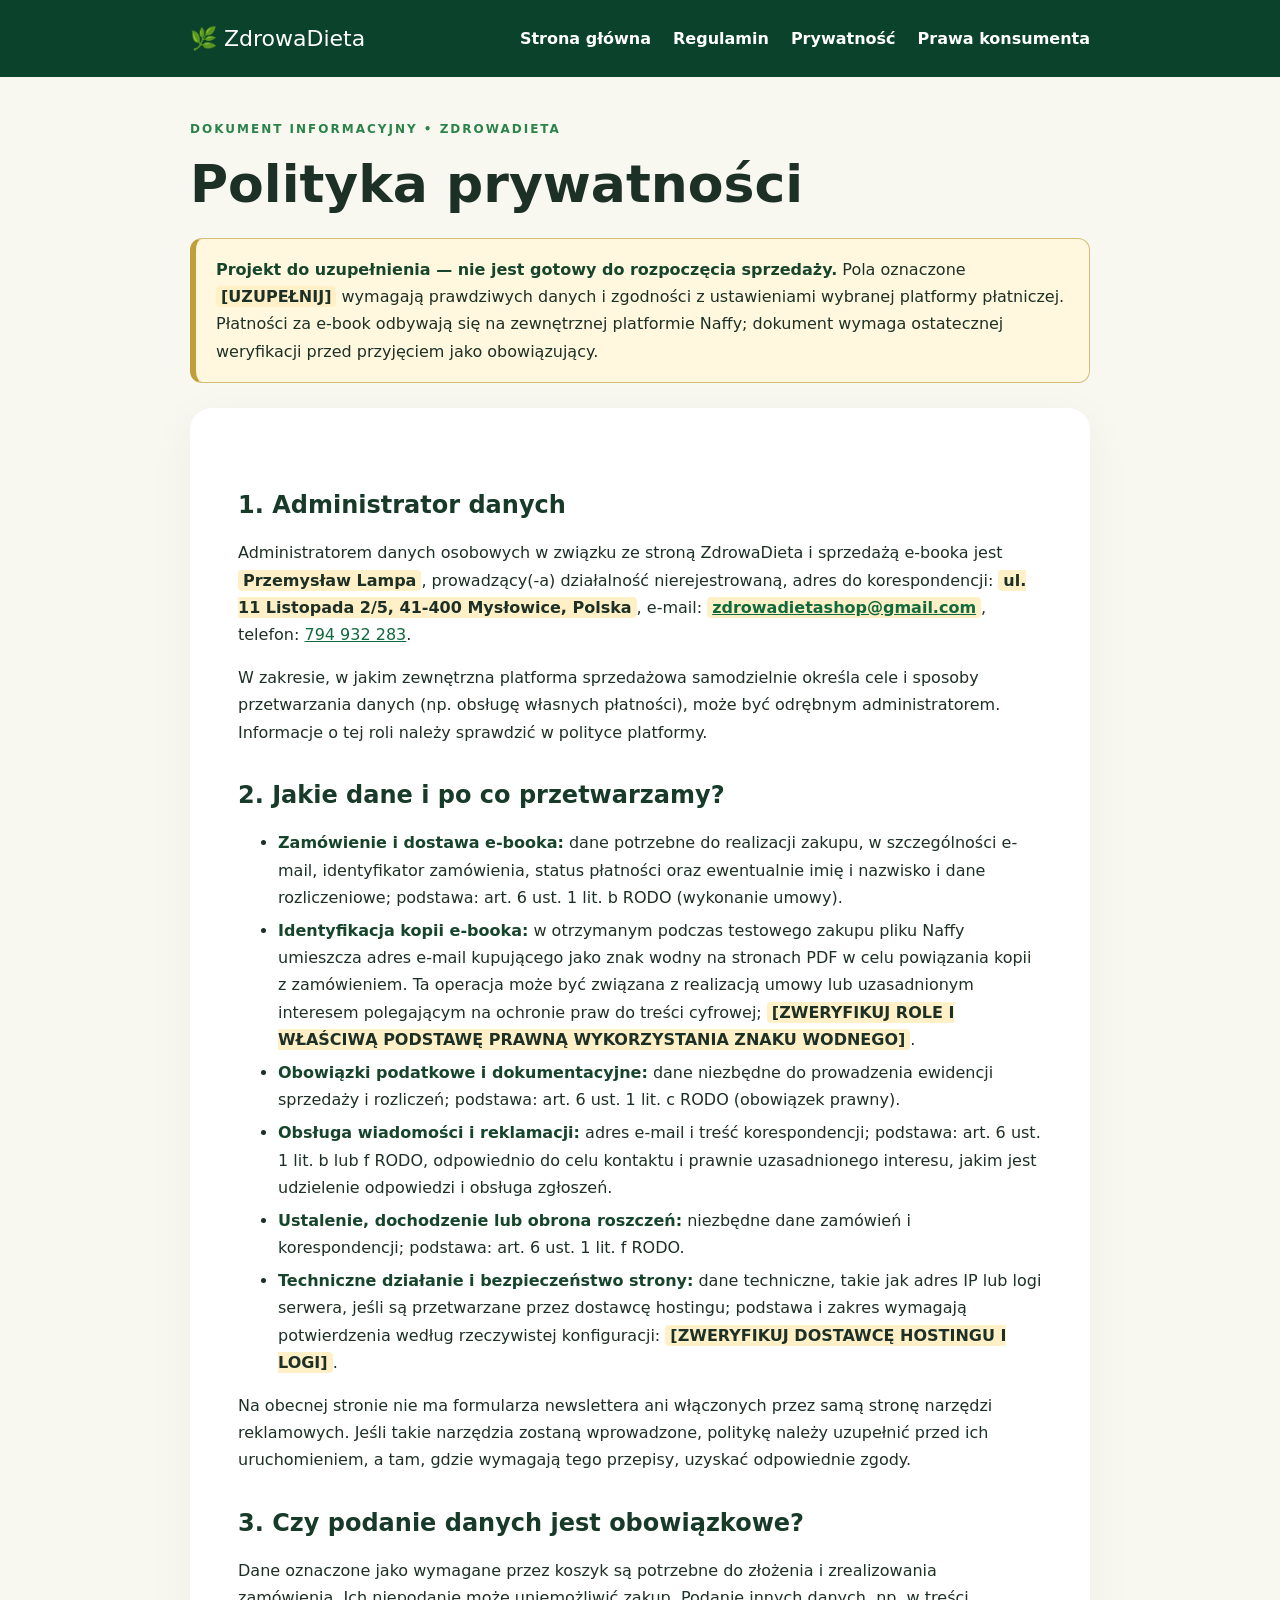
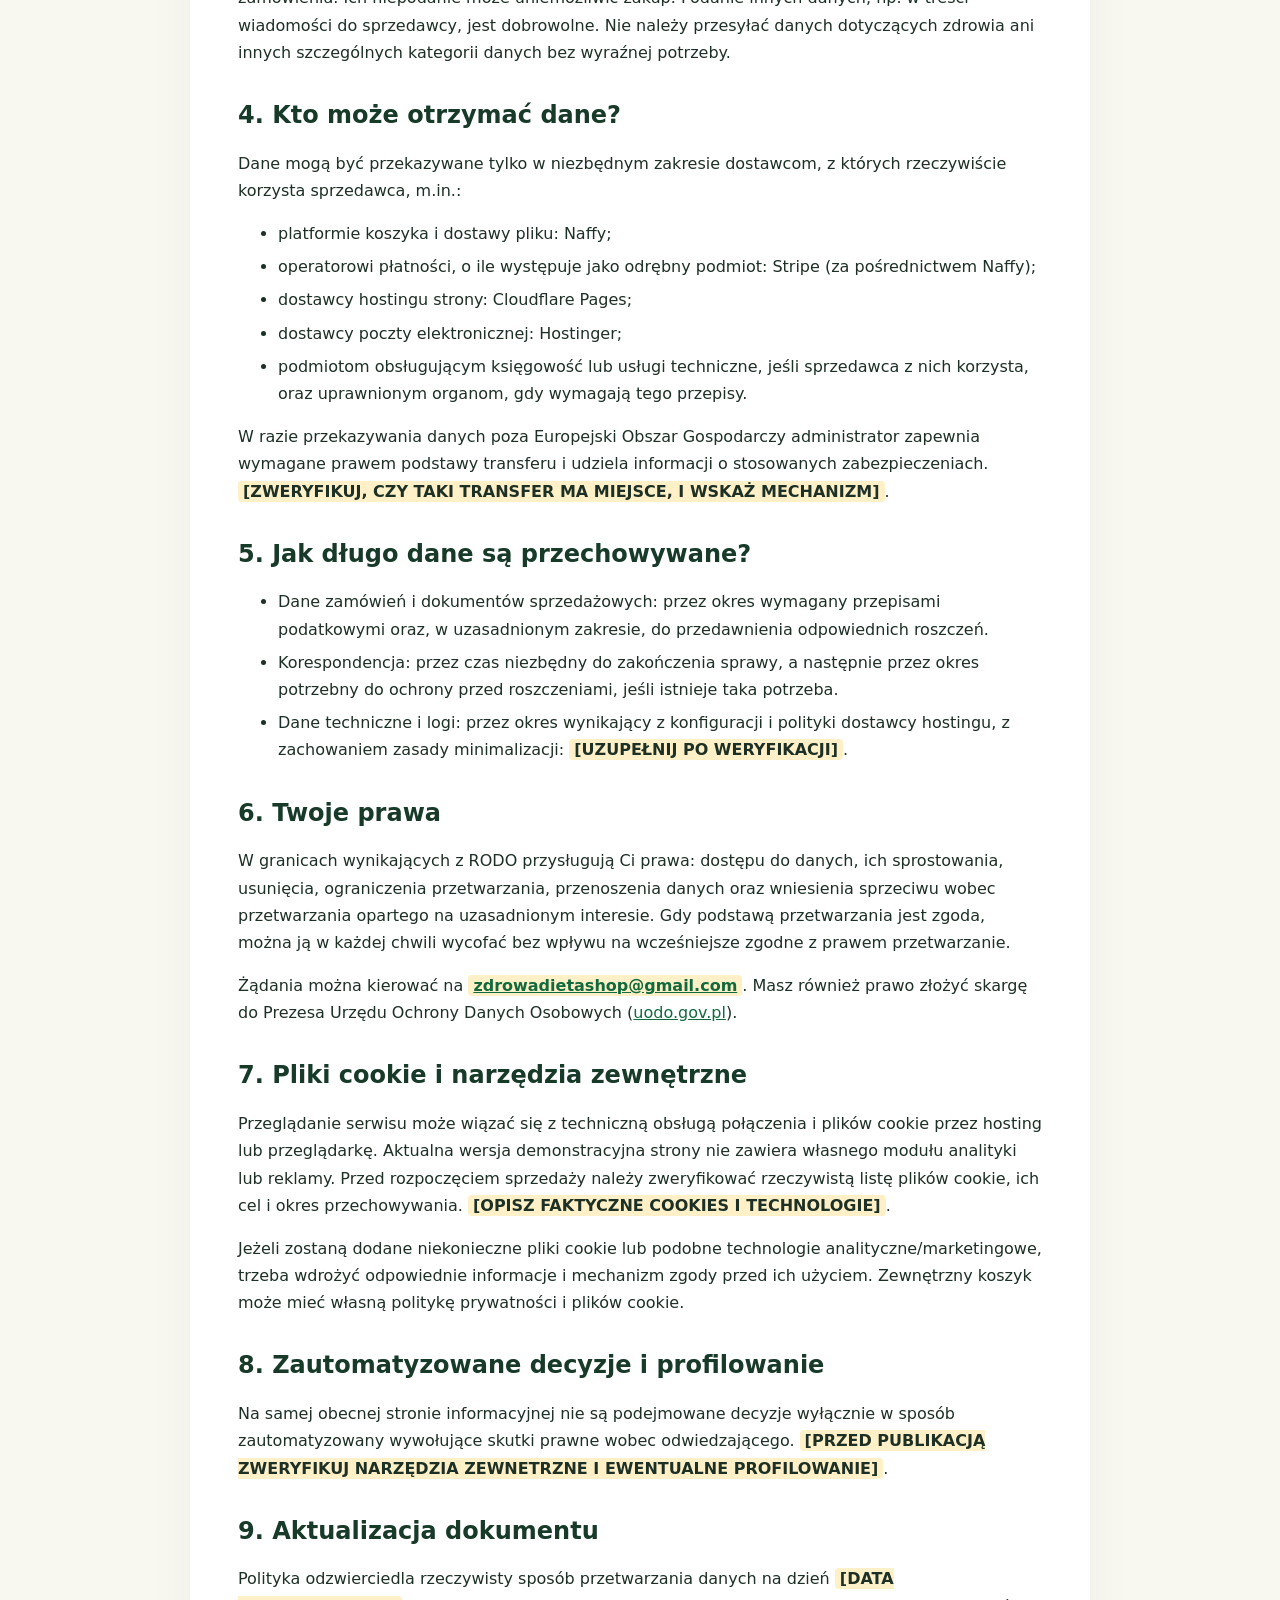
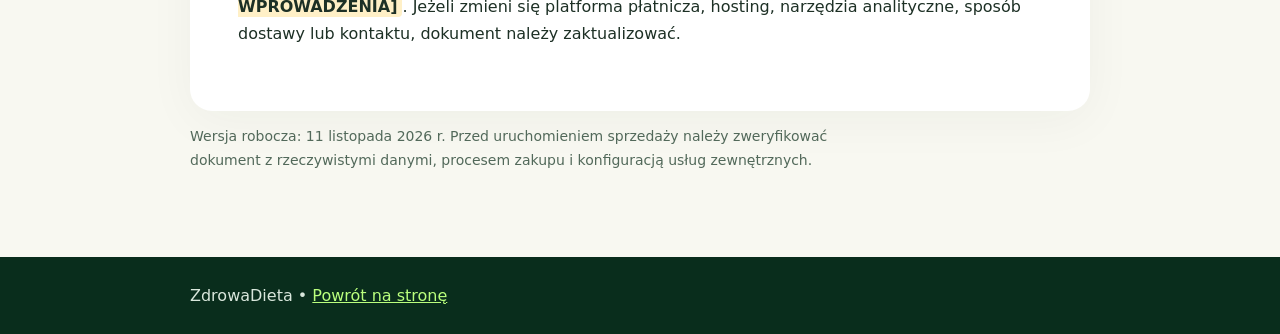
==== commit e1707326: "Correct legal draft notice to reflect live Naffy checkout" ====
--- a/polityka-prywatnosci.html
+++ b/polityka-prywatnosci.html
@@ -1,4 +1,4 @@
-<!doctype html><html lang="pl"><head><meta charset="utf-8"><meta name="viewport" content="width=device-width, initial-scale=1"><meta name="robots" content="noindex,nofollow"><title>Polityka prywatności – ZdrowaDieta</title><style>:root{--ink:#173a29;--green:#0a422c;--lime:#baff7d;--bg:#f8f8f1}*{box-sizing:border-box}html{scroll-behavior:smooth}body{margin:0;background:var(--bg);font:16px/1.7 system-ui,-apple-system,"Segoe UI",sans-serif;color:#1d3025}a{color:#116a3d}header{background:var(--green);color:#fff;padding:20px 0}header a{color:#fff;text-decoration:none;font-weight:800}.wrap{width:min(900px,calc(100% - 36px));margin:auto}.nav{display:flex;gap:22px;align-items:center;flex-wrap:wrap}.nav span{margin-right:auto;font-size:22px}main{padding:42px 0 70px}h1{font-size:clamp(34px,5vw,52px);line-height:1.1;margin:16px 0}h2{font-size:24px;color:var(--ink);margin-top:35px;line-height:1.2}h3{font-size:18px}p,li{max-width:79ch}li{margin:6px 0}.eyebrow{letter-spacing:2px;text-transform:uppercase;font-size:12px;font-weight:900;color:#2b834a}.warning{border:1px solid #d6bc75;border-left:6px solid #c09e3b;border-radius:12px;background:#fff8df;padding:17px 20px;margin:25px 0}.doc{background:#fff;border-radius:22px;padding:clamp(20px,5vw,48px);box-shadow:0 10px 50px #12351c0b}.fill{background:#fff0c7;padding:1px 5px;border-radius:4px;font-weight:700}.note{font-size:14px;color:#52695a}.footer{background:#092d1c;color:#d9e7dc;padding:25px 0}.footer a{color:#baff7d}hr{border:0;border-top:1px solid #dce6dc;margin:30px 0}blockquote{margin:20px 0;border-left:4px solid #27814d;padding:14px 20px;background:#eef6ec}strong{color:#17452c}header strong{color:#fff}@media(max-width:550px){.nav{gap:12px}.nav span{width:100%}main{padding:28px 0 50px}}</style></head><body><header><nav class="wrap nav" aria-label="Nawigacja"><span>🌿 ZdrowaDieta</span><a href="/">Strona główna</a><a href="/regulamin.html">Regulamin</a><a href="/polityka-prywatnosci.html">Prywatność</a><a href="/prawa-konsumenta.html">Prawa konsumenta</a></nav></header><main class="wrap"><div class="eyebrow">Dokument informacyjny • ZdrowaDieta</div><h1>Polityka prywatności</h1><div class="warning"><strong>Projekt do uzupełnienia — nie jest gotowy do rozpoczęcia sprzedaży.</strong> Pola oznaczone <span class="fill">[UZUPEŁNIJ]</span> wymagają prawdziwych danych i zgodności z ustawieniami wybranej platformy płatniczej. Płatności na stronie są obecnie nieaktywne.</div><article class="doc">
+<!doctype html><html lang="pl"><head><meta charset="utf-8"><meta name="viewport" content="width=device-width, initial-scale=1"><meta name="robots" content="noindex,nofollow"><title>Polityka prywatności – ZdrowaDieta</title><style>:root{--ink:#173a29;--green:#0a422c;--lime:#baff7d;--bg:#f8f8f1}*{box-sizing:border-box}html{scroll-behavior:smooth}body{margin:0;background:var(--bg);font:16px/1.7 system-ui,-apple-system,"Segoe UI",sans-serif;color:#1d3025}a{color:#116a3d}header{background:var(--green);color:#fff;padding:20px 0}header a{color:#fff;text-decoration:none;font-weight:800}.wrap{width:min(900px,calc(100% - 36px));margin:auto}.nav{display:flex;gap:22px;align-items:center;flex-wrap:wrap}.nav span{margin-right:auto;font-size:22px}main{padding:42px 0 70px}h1{font-size:clamp(34px,5vw,52px);line-height:1.1;margin:16px 0}h2{font-size:24px;color:var(--ink);margin-top:35px;line-height:1.2}h3{font-size:18px}p,li{max-width:79ch}li{margin:6px 0}.eyebrow{letter-spacing:2px;text-transform:uppercase;font-size:12px;font-weight:900;color:#2b834a}.warning{border:1px solid #d6bc75;border-left:6px solid #c09e3b;border-radius:12px;background:#fff8df;padding:17px 20px;margin:25px 0}.doc{background:#fff;border-radius:22px;padding:clamp(20px,5vw,48px);box-shadow:0 10px 50px #12351c0b}.fill{background:#fff0c7;padding:1px 5px;border-radius:4px;font-weight:700}.note{font-size:14px;color:#52695a}.footer{background:#092d1c;color:#d9e7dc;padding:25px 0}.footer a{color:#baff7d}hr{border:0;border-top:1px solid #dce6dc;margin:30px 0}blockquote{margin:20px 0;border-left:4px solid #27814d;padding:14px 20px;background:#eef6ec}strong{color:#17452c}header strong{color:#fff}@media(max-width:550px){.nav{gap:12px}.nav span{width:100%}main{padding:28px 0 50px}}</style></head><body><header><nav class="wrap nav" aria-label="Nawigacja"><span>🌿 ZdrowaDieta</span><a href="/">Strona główna</a><a href="/regulamin.html">Regulamin</a><a href="/polityka-prywatnosci.html">Prywatność</a><a href="/prawa-konsumenta.html">Prawa konsumenta</a></nav></header><main class="wrap"><div class="eyebrow">Dokument informacyjny • ZdrowaDieta</div><h1>Polityka prywatności</h1><div class="warning"><strong>Projekt do uzupełnienia — nie jest gotowy do rozpoczęcia sprzedaży.</strong> Pola oznaczone <span class="fill">[UZUPEŁNIJ]</span> wymagają prawdziwych danych i zgodności z ustawieniami wybranej platformy płatniczej. Płatności za e-book odbywają się na zewnętrznej platformie Naffy; dokument wymaga ostatecznej weryfikacji przed przyjęciem jako obowiązujący.</div><article class="doc">
 <h2>1. Administrator danych</h2>
 <p>Administratorem danych osobowych w związku ze stroną ZdrowaDieta i sprzedażą e-booka jest <span class="fill">Przemysław Lampa</span>, prowadzący(-a) działalność nierejestrowaną, adres do korespondencji: <span class="fill">ul. 11 Listopada 2/5, 41-400 Mysłowice, Polska</span>, e-mail: <span class="fill"><a href="mailto:zdrowadietashop@gmail.com">zdrowadietashop@gmail.com</a></span>, telefon: <a href="tel:+48794932283">794 932 283</a>.</p>
 <p>W zakresie, w jakim zewnętrzna platforma sprzedażowa samodzielnie określa cele i sposoby przetwarzania danych (np. obsługę własnych płatności), może być odrębnym administratorem. Informacje o tej roli należy sprawdzić w polityce platformy.</p>
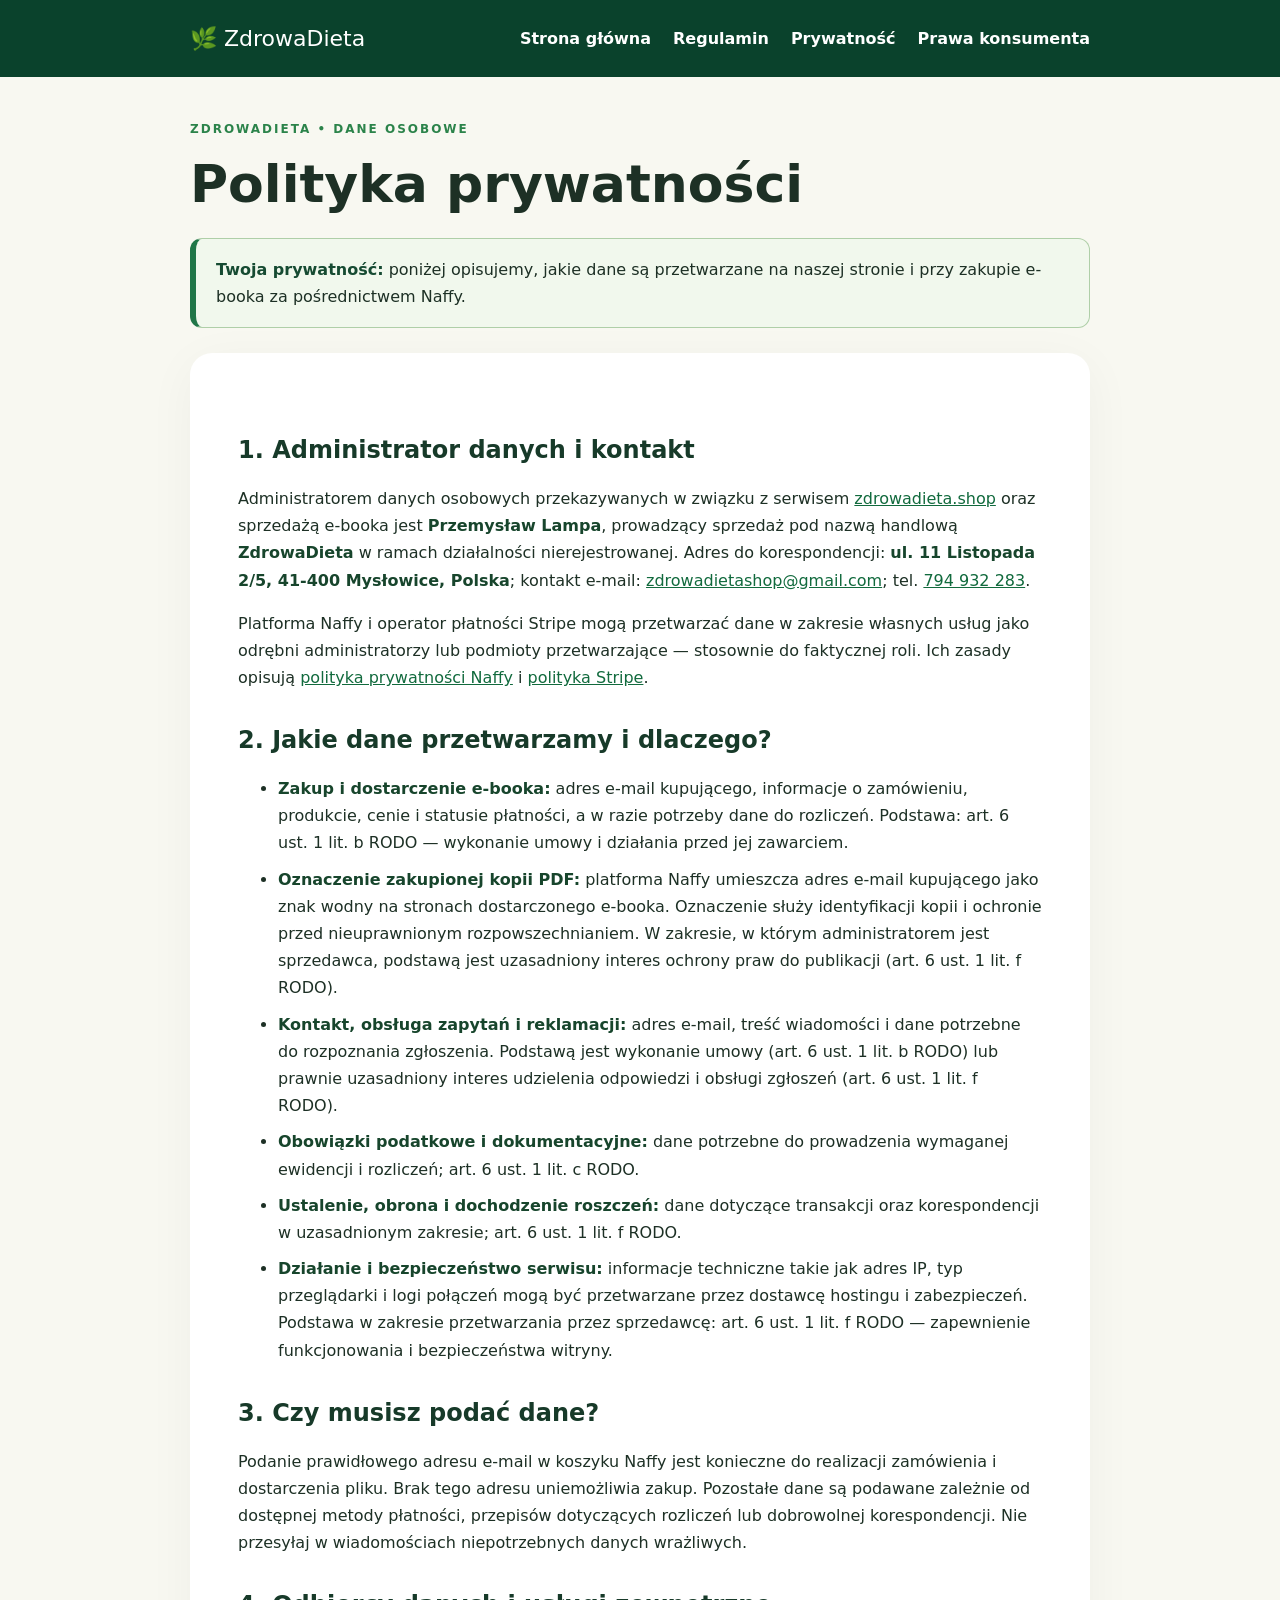
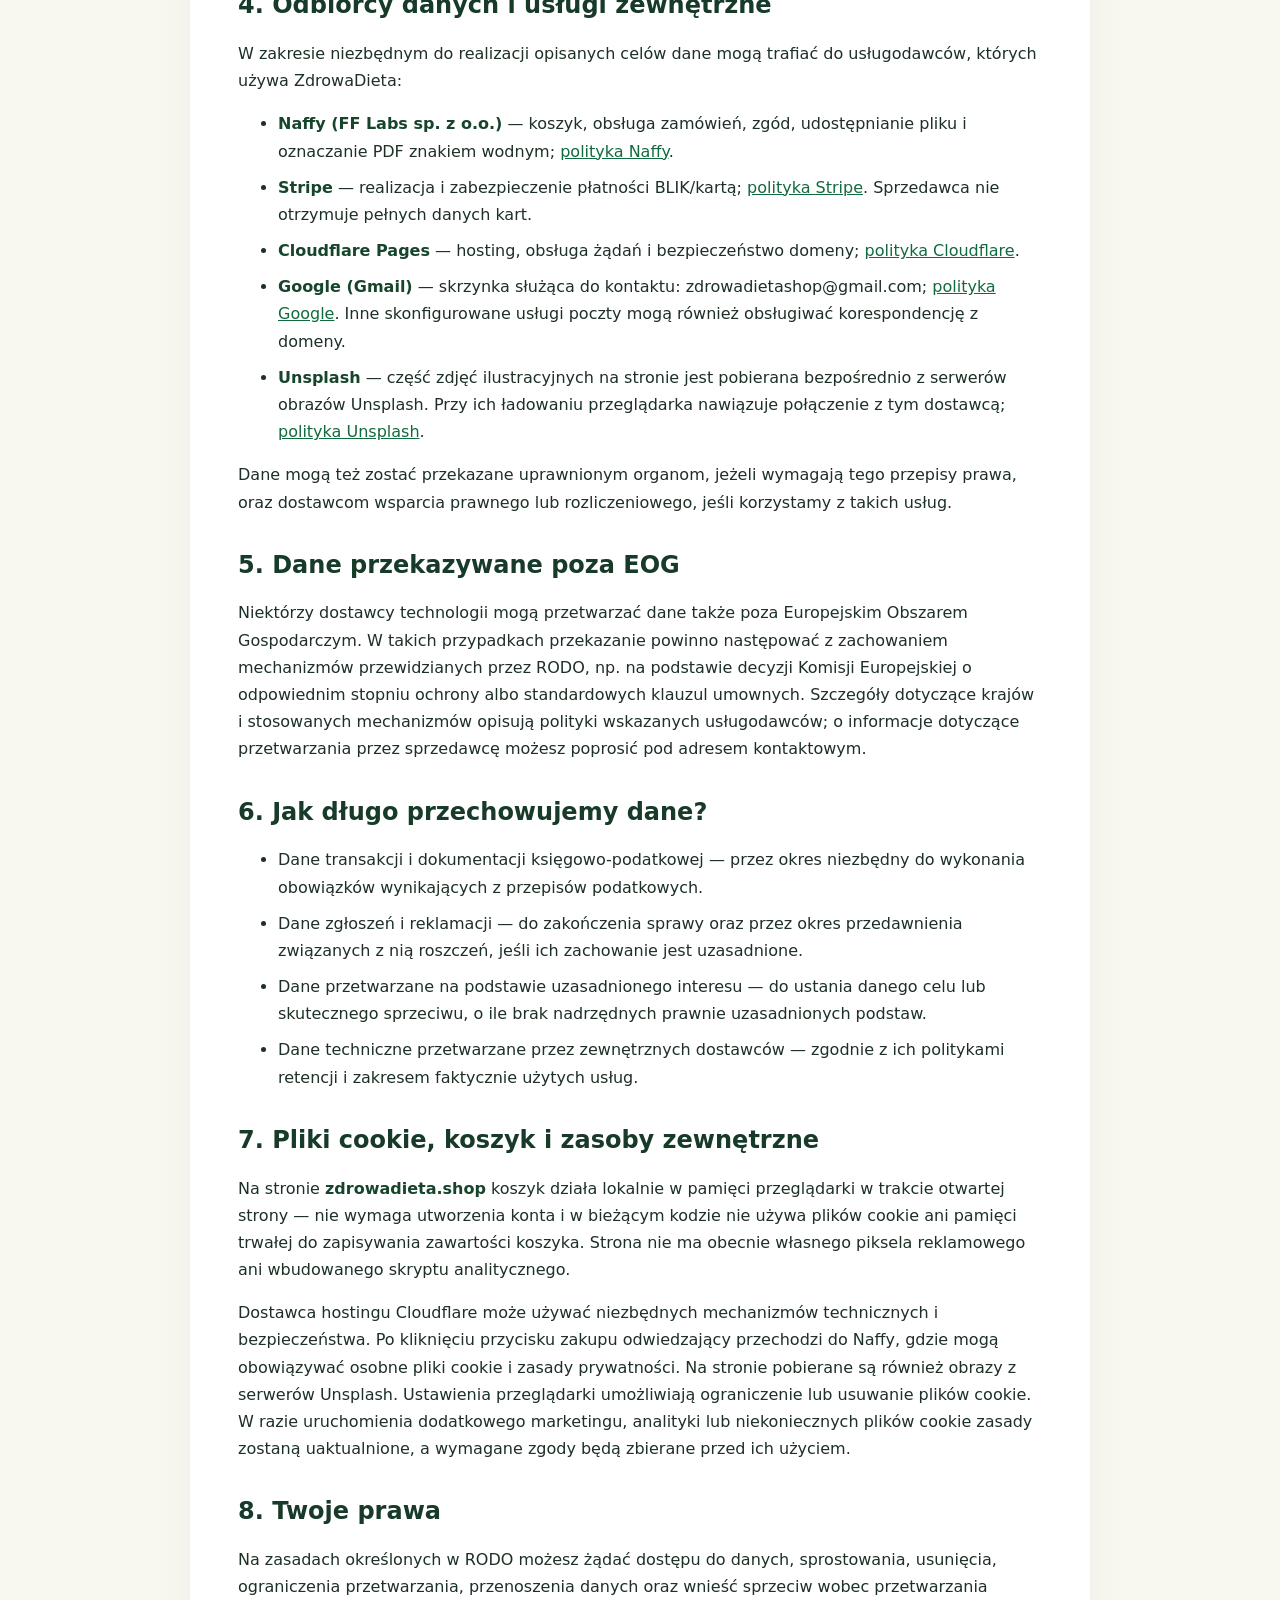
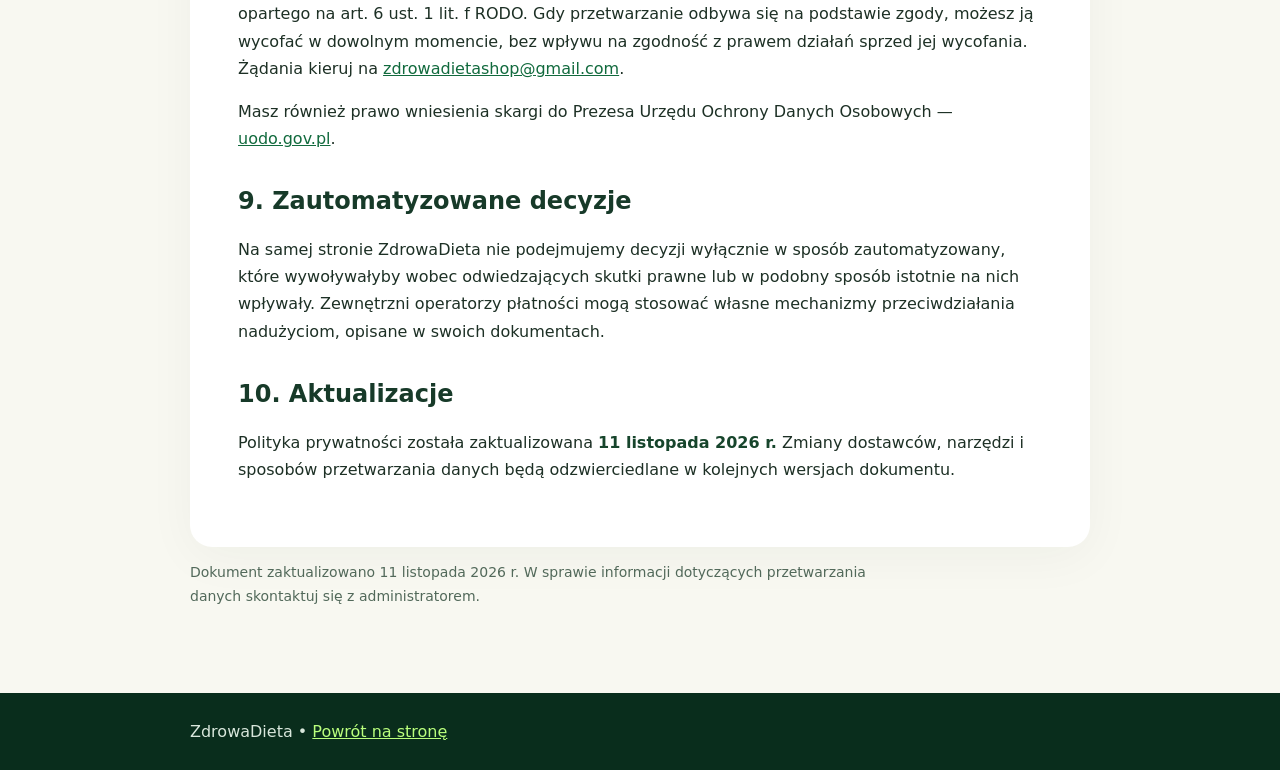
==== commit 733568e1: "Publish updated ZdrowaDieta privacy notice with Naffy, Stripe, Cloudflare, Gmail and image CDN" ====
--- a/polityka-prywatnosci.html
+++ b/polityka-prywatnosci.html
@@ -1,42 +1,45 @@
-<!doctype html><html lang="pl"><head><meta charset="utf-8"><meta name="viewport" content="width=device-width, initial-scale=1"><meta name="robots" content="noindex,nofollow"><title>Polityka prywatności – ZdrowaDieta</title><style>:root{--ink:#173a29;--green:#0a422c;--lime:#baff7d;--bg:#f8f8f1}*{box-sizing:border-box}html{scroll-behavior:smooth}body{margin:0;background:var(--bg);font:16px/1.7 system-ui,-apple-system,"Segoe UI",sans-serif;color:#1d3025}a{color:#116a3d}header{background:var(--green);color:#fff;padding:20px 0}header a{color:#fff;text-decoration:none;font-weight:800}.wrap{width:min(900px,calc(100% - 36px));margin:auto}.nav{display:flex;gap:22px;align-items:center;flex-wrap:wrap}.nav span{margin-right:auto;font-size:22px}main{padding:42px 0 70px}h1{font-size:clamp(34px,5vw,52px);line-height:1.1;margin:16px 0}h2{font-size:24px;color:var(--ink);margin-top:35px;line-height:1.2}h3{font-size:18px}p,li{max-width:79ch}li{margin:6px 0}.eyebrow{letter-spacing:2px;text-transform:uppercase;font-size:12px;font-weight:900;color:#2b834a}.warning{border:1px solid #d6bc75;border-left:6px solid #c09e3b;border-radius:12px;background:#fff8df;padding:17px 20px;margin:25px 0}.doc{background:#fff;border-radius:22px;padding:clamp(20px,5vw,48px);box-shadow:0 10px 50px #12351c0b}.fill{background:#fff0c7;padding:1px 5px;border-radius:4px;font-weight:700}.note{font-size:14px;color:#52695a}.footer{background:#092d1c;color:#d9e7dc;padding:25px 0}.footer a{color:#baff7d}hr{border:0;border-top:1px solid #dce6dc;margin:30px 0}blockquote{margin:20px 0;border-left:4px solid #27814d;padding:14px 20px;background:#eef6ec}strong{color:#17452c}header strong{color:#fff}@media(max-width:550px){.nav{gap:12px}.nav span{width:100%}main{padding:28px 0 50px}}</style></head><body><header><nav class="wrap nav" aria-label="Nawigacja"><span>🌿 ZdrowaDieta</span><a href="/">Strona główna</a><a href="/regulamin.html">Regulamin</a><a href="/polityka-prywatnosci.html">Prywatność</a><a href="/prawa-konsumenta.html">Prawa konsumenta</a></nav></header><main class="wrap"><div class="eyebrow">Dokument informacyjny • ZdrowaDieta</div><h1>Polityka prywatności</h1><div class="warning"><strong>Projekt do uzupełnienia — nie jest gotowy do rozpoczęcia sprzedaży.</strong> Pola oznaczone <span class="fill">[UZUPEŁNIJ]</span> wymagają prawdziwych danych i zgodności z ustawieniami wybranej platformy płatniczej. Płatności za e-book odbywają się na zewnętrznej platformie Naffy; dokument wymaga ostatecznej weryfikacji przed przyjęciem jako obowiązujący.</div><article class="doc">
-<h2>1. Administrator danych</h2>
-<p>Administratorem danych osobowych w związku ze stroną ZdrowaDieta i sprzedażą e-booka jest <span class="fill">Przemysław Lampa</span>, prowadzący(-a) działalność nierejestrowaną, adres do korespondencji: <span class="fill">ul. 11 Listopada 2/5, 41-400 Mysłowice, Polska</span>, e-mail: <span class="fill"><a href="mailto:zdrowadietashop@gmail.com">zdrowadietashop@gmail.com</a></span>, telefon: <a href="tel:+48794932283">794 932 283</a>.</p>
-<p>W zakresie, w jakim zewnętrzna platforma sprzedażowa samodzielnie określa cele i sposoby przetwarzania danych (np. obsługę własnych płatności), może być odrębnym administratorem. Informacje o tej roli należy sprawdzić w polityce platformy.</p>
-<h2>2. Jakie dane i po co przetwarzamy?</h2>
+<!doctype html><html lang="pl"><head><meta charset="utf-8"><meta name="viewport" content="width=device-width, initial-scale=1"><meta name="robots" content="index,follow"><title>Polityka prywatności – ZdrowaDieta</title><style>:root{--ink:#173a29;--green:#0a422c;--lime:#baff7d;--bg:#f8f8f1}*{box-sizing:border-box}html{scroll-behavior:smooth}body{margin:0;background:var(--bg);font:16px/1.7 system-ui,-apple-system,"Segoe UI",sans-serif;color:#1d3025}a{color:#116a3d}header{background:var(--green);color:#fff;padding:20px 0}header a{color:#fff;text-decoration:none;font-weight:800}.wrap{width:min(900px,calc(100% - 36px));margin:auto}.nav{display:flex;gap:22px;align-items:center;flex-wrap:wrap}.nav span{margin-right:auto;font-size:22px}main{padding:42px 0 70px}h1{font-size:clamp(34px,5vw,52px);line-height:1.1;margin:16px 0}h2{font-size:24px;color:var(--ink);margin-top:35px;line-height:1.2}h3{font-size:18px}p,li{max-width:79ch}li{margin:6px 0}.eyebrow{letter-spacing:2px;text-transform:uppercase;font-size:12px;font-weight:900;color:#2b834a}.warning{border:1px solid #d6bc75;border-left:6px solid #c09e3b;border-radius:12px;background:#fff8df;padding:17px 20px;margin:25px 0}.doc{background:#fff;border-radius:22px;padding:clamp(20px,5vw,48px);box-shadow:0 10px 50px #12351c0b}.fill{background:#fff0c7;padding:1px 5px;border-radius:4px;font-weight:700}.note{font-size:14px;color:#52695a}.footer{background:#092d1c;color:#d9e7dc;padding:25px 0}.footer a{color:#baff7d}hr{border:0;border-top:1px solid #dce6dc;margin:30px 0}blockquote{margin:20px 0;border-left:4px solid #27814d;padding:14px 20px;background:#eef6ec}strong{color:#17452c}header strong{color:#fff}@media(max-width:550px){.nav{gap:12px}.nav span{width:100%}main{padding:28px 0 50px}}.doc p,.doc li{overflow-wrap:break-word}.doc li{margin-bottom:9px}.warning{background:#f1f8ed;border-color:#afcfa8;border-left-color:#207648}.warning strong{color:#164b32}</style></head><body><header><nav class="wrap nav" aria-label="Nawigacja"><span>🌿 ZdrowaDieta</span><a href="/">Strona główna</a><a href="/regulamin.html">Regulamin</a><a href="/polityka-prywatnosci.html">Prywatność</a><a href="/prawa-konsumenta.html">Prawa konsumenta</a></nav></header><main class="wrap"><div class="eyebrow">ZdrowaDieta • Dane osobowe</div><h1>Polityka prywatności</h1><div class="warning"><strong>Twoja prywatność:</strong> poniżej opisujemy, jakie dane są przetwarzane na naszej stronie i przy zakupie e-booka za pośrednictwem Naffy.</div><article class="doc" aria-label="Polityka prywatności ZdrowaDieta">
+<h2>1. Administrator danych i kontakt</h2>
+<p>Administratorem danych osobowych przekazywanych w związku z serwisem <a href="https://zdrowadieta.shop/">zdrowadieta.shop</a> oraz sprzedażą e-booka jest <strong>Przemysław Lampa</strong>, prowadzący sprzedaż pod nazwą handlową <strong>ZdrowaDieta</strong> w ramach działalności nierejestrowanej. Adres do korespondencji: <strong>ul. 11 Listopada 2/5, 41-400 Mysłowice, Polska</strong>; kontakt e-mail: <a href="mailto:zdrowadietashop@gmail.com">zdrowadietashop@gmail.com</a>; tel. <a href="tel:+48794932283">794 932 283</a>.</p>
+<p>Platforma Naffy i operator płatności Stripe mogą przetwarzać dane w zakresie własnych usług jako odrębni administratorzy lub podmioty przetwarzające — stosownie do faktycznej roli. Ich zasady opisują <a href="https://www.naffy.io/privacy" rel="noopener">polityka prywatności Naffy</a> i <a href="https://stripe.com/pl/privacy" rel="noopener">polityka Stripe</a>.</p>
+<h2>2. Jakie dane przetwarzamy i dlaczego?</h2>
 <ul>
-<li><strong>Zamówienie i dostawa e-booka:</strong> dane potrzebne do realizacji zakupu, w szczególności e-mail, identyfikator zamówienia, status płatności oraz ewentualnie imię i nazwisko i dane rozliczeniowe; podstawa: art. 6 ust. 1 lit. b RODO (wykonanie umowy).</li>
-<li><strong>Identyfikacja kopii e-booka:</strong> w otrzymanym podczas testowego zakupu pliku Naffy umieszcza adres e-mail kupującego jako znak wodny na stronach PDF w celu powiązania kopii z zamówieniem. Ta operacja może być związana z realizacją umowy lub uzasadnionym interesem polegającym na ochronie praw do treści cyfrowej; <span class="fill">[ZWERYFIKUJ ROLE I WŁAŚCIWĄ PODSTAWĘ PRAWNĄ WYKORZYSTANIA ZNAKU WODNEGO]</span>.</li>
-<li><strong>Obowiązki podatkowe i dokumentacyjne:</strong> dane niezbędne do prowadzenia ewidencji sprzedaży i rozliczeń; podstawa: art. 6 ust. 1 lit. c RODO (obowiązek prawny).</li>
-<li><strong>Obsługa wiadomości i reklamacji:</strong> adres e-mail i treść korespondencji; podstawa: art. 6 ust. 1 lit. b lub f RODO, odpowiednio do celu kontaktu i prawnie uzasadnionego interesu, jakim jest udzielenie odpowiedzi i obsługa zgłoszeń.</li>
-<li><strong>Ustalenie, dochodzenie lub obrona roszczeń:</strong> niezbędne dane zamówień i korespondencji; podstawa: art. 6 ust. 1 lit. f RODO.</li>
-<li><strong>Techniczne działanie i bezpieczeństwo strony:</strong> dane techniczne, takie jak adres IP lub logi serwera, jeśli są przetwarzane przez dostawcę hostingu; podstawa i zakres wymagają potwierdzenia według rzeczywistej konfiguracji: <span class="fill">[ZWERYFIKUJ DOSTAWCĘ HOSTINGU I LOGI]</span>.</li>
+<li><strong>Zakup i dostarczenie e-booka:</strong> adres e-mail kupującego, informacje o zamówieniu, produkcie, cenie i statusie płatności, a w razie potrzeby dane do rozliczeń. Podstawa: art. 6 ust. 1 lit. b RODO — wykonanie umowy i działania przed jej zawarciem.</li>
+<li><strong>Oznaczenie zakupionej kopii PDF:</strong> platforma Naffy umieszcza adres e-mail kupującego jako znak wodny na stronach dostarczonego e-booka. Oznaczenie służy identyfikacji kopii i ochronie przed nieuprawnionym rozpowszechnianiem. W zakresie, w którym administratorem jest sprzedawca, podstawą jest uzasadniony interes ochrony praw do publikacji (art. 6 ust. 1 lit. f RODO).</li>
+<li><strong>Kontakt, obsługa zapytań i reklamacji:</strong> adres e-mail, treść wiadomości i dane potrzebne do rozpoznania zgłoszenia. Podstawą jest wykonanie umowy (art. 6 ust. 1 lit. b RODO) lub prawnie uzasadniony interes udzielenia odpowiedzi i obsługi zgłoszeń (art. 6 ust. 1 lit. f RODO).</li>
+<li><strong>Obowiązki podatkowe i dokumentacyjne:</strong> dane potrzebne do prowadzenia wymaganej ewidencji i rozliczeń; art. 6 ust. 1 lit. c RODO.</li>
+<li><strong>Ustalenie, obrona i dochodzenie roszczeń:</strong> dane dotyczące transakcji oraz korespondencji w uzasadnionym zakresie; art. 6 ust. 1 lit. f RODO.</li>
+<li><strong>Działanie i bezpieczeństwo serwisu:</strong> informacje techniczne takie jak adres IP, typ przeglądarki i logi połączeń mogą być przetwarzane przez dostawcę hostingu i zabezpieczeń. Podstawa w zakresie przetwarzania przez sprzedawcę: art. 6 ust. 1 lit. f RODO — zapewnienie funkcjonowania i bezpieczeństwa witryny.</li>
 </ul>
-<p>Na obecnej stronie nie ma formularza newslettera ani włączonych przez samą stronę narzędzi reklamowych. Jeśli takie narzędzia zostaną wprowadzone, politykę należy uzupełnić przed ich uruchomieniem, a tam, gdzie wymagają tego przepisy, uzyskać odpowiednie zgody.</p>
-<h2>3. Czy podanie danych jest obowiązkowe?</h2>
-<p>Dane oznaczone jako wymagane przez koszyk są potrzebne do złożenia i zrealizowania zamówienia. Ich niepodanie może uniemożliwić zakup. Podanie innych danych, np. w treści wiadomości do sprzedawcy, jest dobrowolne. Nie należy przesyłać danych dotyczących zdrowia ani innych szczególnych kategorii danych bez wyraźnej potrzeby.</p>
-<h2>4. Kto może otrzymać dane?</h2>
-<p>Dane mogą być przekazywane tylko w niezbędnym zakresie dostawcom, z których rzeczywiście korzysta sprzedawca, m.in.:</p>
+<h2>3. Czy musisz podać dane?</h2>
+<p>Podanie prawidłowego adresu e-mail w koszyku Naffy jest konieczne do realizacji zamówienia i dostarczenia pliku. Brak tego adresu uniemożliwia zakup. Pozostałe dane są podawane zależnie od dostępnej metody płatności, przepisów dotyczących rozliczeń lub dobrowolnej korespondencji. Nie przesyłaj w wiadomościach niepotrzebnych danych wrażliwych.</p>
+<h2>4. Odbiorcy danych i usługi zewnętrzne</h2>
+<p>W zakresie niezbędnym do realizacji opisanych celów dane mogą trafiać do usługodawców, których używa ZdrowaDieta:</p>
 <ul>
-<li>platformie koszyka i dostawy pliku: Naffy;</li>
-<li>operatorowi płatności, o ile występuje jako odrębny podmiot: Stripe (za pośrednictwem Naffy);</li>
-<li>dostawcy hostingu strony: Cloudflare Pages;</li>
-<li>dostawcy poczty elektronicznej: Hostinger;</li>
-<li>podmiotom obsługującym księgowość lub usługi techniczne, jeśli sprzedawca z nich korzysta, oraz uprawnionym organom, gdy wymagają tego przepisy.</li>
+<li><strong>Naffy (FF Labs sp. z o.o.)</strong> — koszyk, obsługa zamówień, zgód, udostępnianie pliku i oznaczanie PDF znakiem wodnym; <a href="https://www.naffy.io/privacy" rel="noopener">polityka Naffy</a>.</li>
+<li><strong>Stripe</strong> — realizacja i zabezpieczenie płatności BLIK/kartą; <a href="https://stripe.com/pl/privacy" rel="noopener">polityka Stripe</a>. Sprzedawca nie otrzymuje pełnych danych kart.</li>
+<li><strong>Cloudflare Pages</strong> — hosting, obsługa żądań i bezpieczeństwo domeny; <a href="https://www.cloudflare.com/privacypolicy/" rel="noopener">polityka Cloudflare</a>.</li>
+<li><strong>Google (Gmail)</strong> — skrzynka służąca do kontaktu: zdrowadietashop@gmail.com; <a href="https://policies.google.com/privacy?hl=pl" rel="noopener">polityka Google</a>. Inne skonfigurowane usługi poczty mogą również obsługiwać korespondencję z domeny.</li>
+<li><strong>Unsplash</strong> — część zdjęć ilustracyjnych na stronie jest pobierana bezpośrednio z serwerów obrazów Unsplash. Przy ich ładowaniu przeglądarka nawiązuje połączenie z tym dostawcą; <a href="https://unsplash.com/privacy" rel="noopener">polityka Unsplash</a>.</li>
 </ul>
-<p>W razie przekazywania danych poza Europejski Obszar Gospodarczy administrator zapewnia wymagane prawem podstawy transferu i udziela informacji o stosowanych zabezpieczeniach. <span class="fill">[ZWERYFIKUJ, CZY TAKI TRANSFER MA MIEJSCE, I WSKAŻ MECHANIZM]</span>.</p>
-<h2>5. Jak długo dane są przechowywane?</h2>
+<p>Dane mogą też zostać przekazane uprawnionym organom, jeżeli wymagają tego przepisy prawa, oraz dostawcom wsparcia prawnego lub rozliczeniowego, jeśli korzystamy z takich usług.</p>
+<h2>5. Dane przekazywane poza EOG</h2>
+<p>Niektórzy dostawcy technologii mogą przetwarzać dane także poza Europejskim Obszarem Gospodarczym. W takich przypadkach przekazanie powinno następować z zachowaniem mechanizmów przewidzianych przez RODO, np. na podstawie decyzji Komisji Europejskiej o odpowiednim stopniu ochrony albo standardowych klauzul umownych. Szczegóły dotyczące krajów i stosowanych mechanizmów opisują polityki wskazanych usługodawców; o informacje dotyczące przetwarzania przez sprzedawcę możesz poprosić pod adresem kontaktowym.</p>
+<h2>6. Jak długo przechowujemy dane?</h2>
 <ul>
-<li>Dane zamówień i dokumentów sprzedażowych: przez okres wymagany przepisami podatkowymi oraz, w uzasadnionym zakresie, do przedawnienia odpowiednich roszczeń.</li>
-<li>Korespondencja: przez czas niezbędny do zakończenia sprawy, a następnie przez okres potrzebny do ochrony przed roszczeniami, jeśli istnieje taka potrzeba.</li>
-<li>Dane techniczne i logi: przez okres wynikający z konfiguracji i polityki dostawcy hostingu, z zachowaniem zasady minimalizacji: <span class="fill">[UZUPEŁNIJ PO WERYFIKACJI]</span>.</li>
+<li>Dane transakcji i dokumentacji księgowo-podatkowej — przez okres niezbędny do wykonania obowiązków wynikających z przepisów podatkowych.</li>
+<li>Dane zgłoszeń i reklamacji — do zakończenia sprawy oraz przez okres przedawnienia związanych z nią roszczeń, jeśli ich zachowanie jest uzasadnione.</li>
+<li>Dane przetwarzane na podstawie uzasadnionego interesu — do ustania danego celu lub skutecznego sprzeciwu, o ile brak nadrzędnych prawnie uzasadnionych podstaw.</li>
+<li>Dane techniczne przetwarzane przez zewnętrznych dostawców — zgodnie z ich politykami retencji i zakresem faktycznie użytych usług.</li>
 </ul>
-<h2>6. Twoje prawa</h2>
-<p>W granicach wynikających z RODO przysługują Ci prawa: dostępu do danych, ich sprostowania, usunięcia, ograniczenia przetwarzania, przenoszenia danych oraz wniesienia sprzeciwu wobec przetwarzania opartego na uzasadnionym interesie. Gdy podstawą przetwarzania jest zgoda, można ją w każdej chwili wycofać bez wpływu na wcześniejsze zgodne z prawem przetwarzanie.</p>
-<p>Żądania można kierować na <span class="fill"><a href="mailto:zdrowadietashop@gmail.com">zdrowadietashop@gmail.com</a></span>. Masz również prawo złożyć skargę do Prezesa Urzędu Ochrony Danych Osobowych (<a href="https://uodo.gov.pl/" rel="noopener">uodo.gov.pl</a>).</p>
-<h2>7. Pliki cookie i narzędzia zewnętrzne</h2>
-<p>Przeglądanie serwisu może wiązać się z techniczną obsługą połączenia i plików cookie przez hosting lub przeglądarkę. Aktualna wersja demonstracyjna strony nie zawiera własnego modułu analityki lub reklamy. Przed rozpoczęciem sprzedaży należy zweryfikować rzeczywistą listę plików cookie, ich cel i okres przechowywania. <span class="fill">[OPISZ FAKTYCZNE COOKIES I TECHNOLOGIE]</span>.</p>
-<p>Jeżeli zostaną dodane niekonieczne pliki cookie lub podobne technologie analityczne/marketingowe, trzeba wdrożyć odpowiednie informacje i mechanizm zgody przed ich użyciem. Zewnętrzny koszyk może mieć własną politykę prywatności i plików cookie.</p>
-<h2>8. Zautomatyzowane decyzje i profilowanie</h2>
-<p>Na samej obecnej stronie informacyjnej nie są podejmowane decyzje wyłącznie w sposób zautomatyzowany wywołujące skutki prawne wobec odwiedzającego. <span class="fill">[PRZED PUBLIKACJĄ ZWERYFIKUJ NARZĘDZIA ZEWNETRZNE I EWENTUALNE PROFILOWANIE]</span>.</p>
-<h2>9. Aktualizacja dokumentu</h2>
-<p>Polityka odzwierciedla rzeczywisty sposób przetwarzania danych na dzień <span class="fill">[DATA WPROWADZENIA]</span>. Jeżeli zmieni się platforma płatnicza, hosting, narzędzia analityczne, sposób dostawy lub kontaktu, dokument należy zaktualizować.</p></article><p class="note">Wersja robocza: 11 listopada 2026 r. Przed uruchomieniem sprzedaży należy zweryfikować dokument z rzeczywistymi danymi, procesem zakupu i konfiguracją usług zewnętrznych.</p></main><footer class="footer"><div class="wrap">ZdrowaDieta • <a href="/">Powrót na stronę</a></div></footer></body></html>+<h2>7. Pliki cookie, koszyk i zasoby zewnętrzne</h2>
+<p>Na stronie <strong>zdrowadieta.shop</strong> koszyk działa lokalnie w pamięci przeglądarki w trakcie otwartej strony — nie wymaga utworzenia konta i w bieżącym kodzie nie używa plików cookie ani pamięci trwałej do zapisywania zawartości koszyka. Strona nie ma obecnie własnego piksela reklamowego ani wbudowanego skryptu analitycznego.</p>
+<p>Dostawca hostingu Cloudflare może używać niezbędnych mechanizmów technicznych i bezpieczeństwa. Po kliknięciu przycisku zakupu odwiedzający przechodzi do Naffy, gdzie mogą obowiązywać osobne pliki cookie i zasady prywatności. Na stronie pobierane są również obrazy z serwerów Unsplash. Ustawienia przeglądarki umożliwiają ograniczenie lub usuwanie plików cookie. W razie uruchomienia dodatkowego marketingu, analityki lub niekoniecznych plików cookie zasady zostaną uaktualnione, a wymagane zgody będą zbierane przed ich użyciem.</p>
+<h2>8. Twoje prawa</h2>
+<p>Na zasadach określonych w RODO możesz żądać dostępu do danych, sprostowania, usunięcia, ograniczenia przetwarzania, przenoszenia danych oraz wnieść sprzeciw wobec przetwarzania opartego na art. 6 ust. 1 lit. f RODO. Gdy przetwarzanie odbywa się na podstawie zgody, możesz ją wycofać w dowolnym momencie, bez wpływu na zgodność z prawem działań sprzed jej wycofania. Żądania kieruj na <a href="mailto:zdrowadietashop@gmail.com">zdrowadietashop@gmail.com</a>.</p>
+<p>Masz również prawo wniesienia skargi do Prezesa Urzędu Ochrony Danych Osobowych — <a href="https://uodo.gov.pl/" rel="noopener">uodo.gov.pl</a>.</p>
+<h2>9. Zautomatyzowane decyzje</h2>
+<p>Na samej stronie ZdrowaDieta nie podejmujemy decyzji wyłącznie w sposób zautomatyzowany, które wywoływałyby wobec odwiedzających skutki prawne lub w podobny sposób istotnie na nich wpływały. Zewnętrzni operatorzy płatności mogą stosować własne mechanizmy przeciwdziałania nadużyciom, opisane w swoich dokumentach.</p>
+<h2>10. Aktualizacje</h2>
+<p>Polityka prywatności została zaktualizowana <strong>11 listopada 2026 r.</strong> Zmiany dostawców, narzędzi i sposobów przetwarzania danych będą odzwierciedlane w kolejnych wersjach dokumentu.</p>
+</article><p class="note">Dokument zaktualizowano 11 listopada 2026 r. W sprawie informacji dotyczących przetwarzania danych skontaktuj się z administratorem.</p></main><footer class="footer"><div class="wrap">ZdrowaDieta • <a href="/">Powrót na stronę</a></div></footer></body></html>
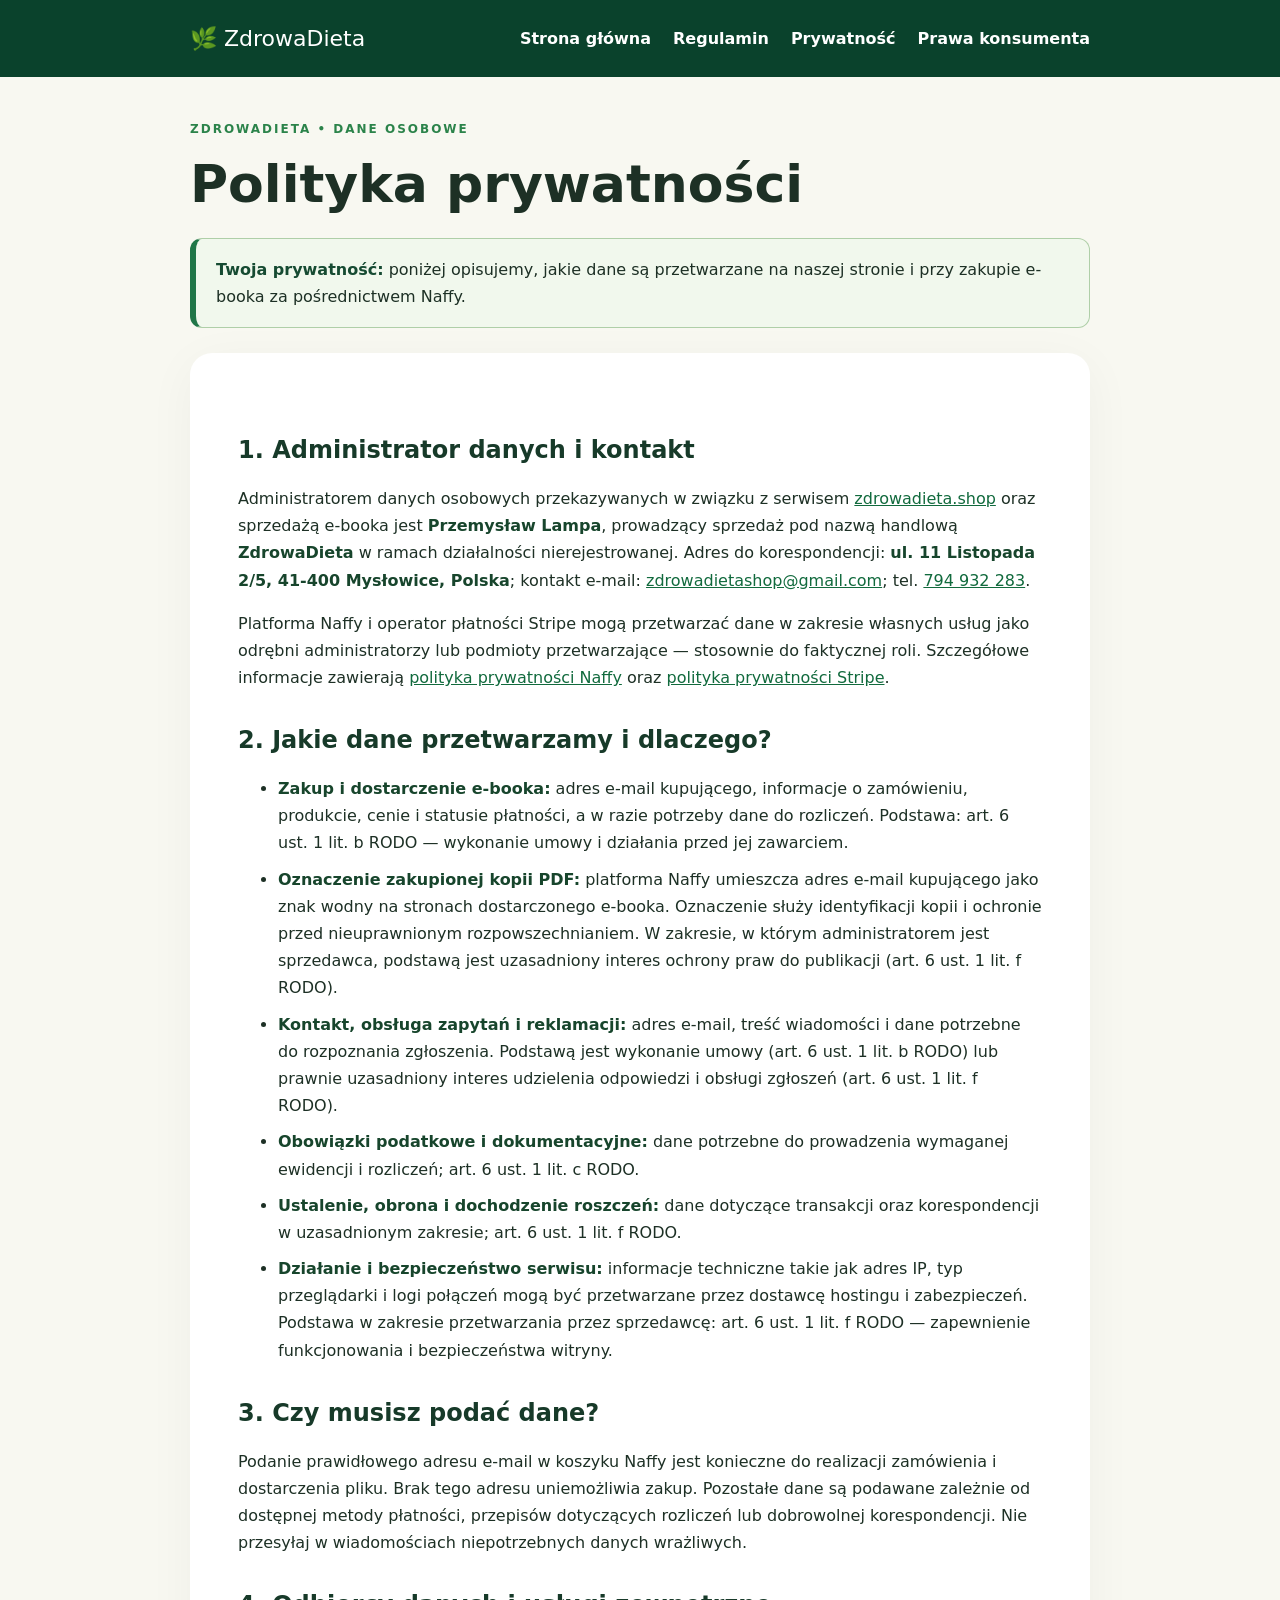
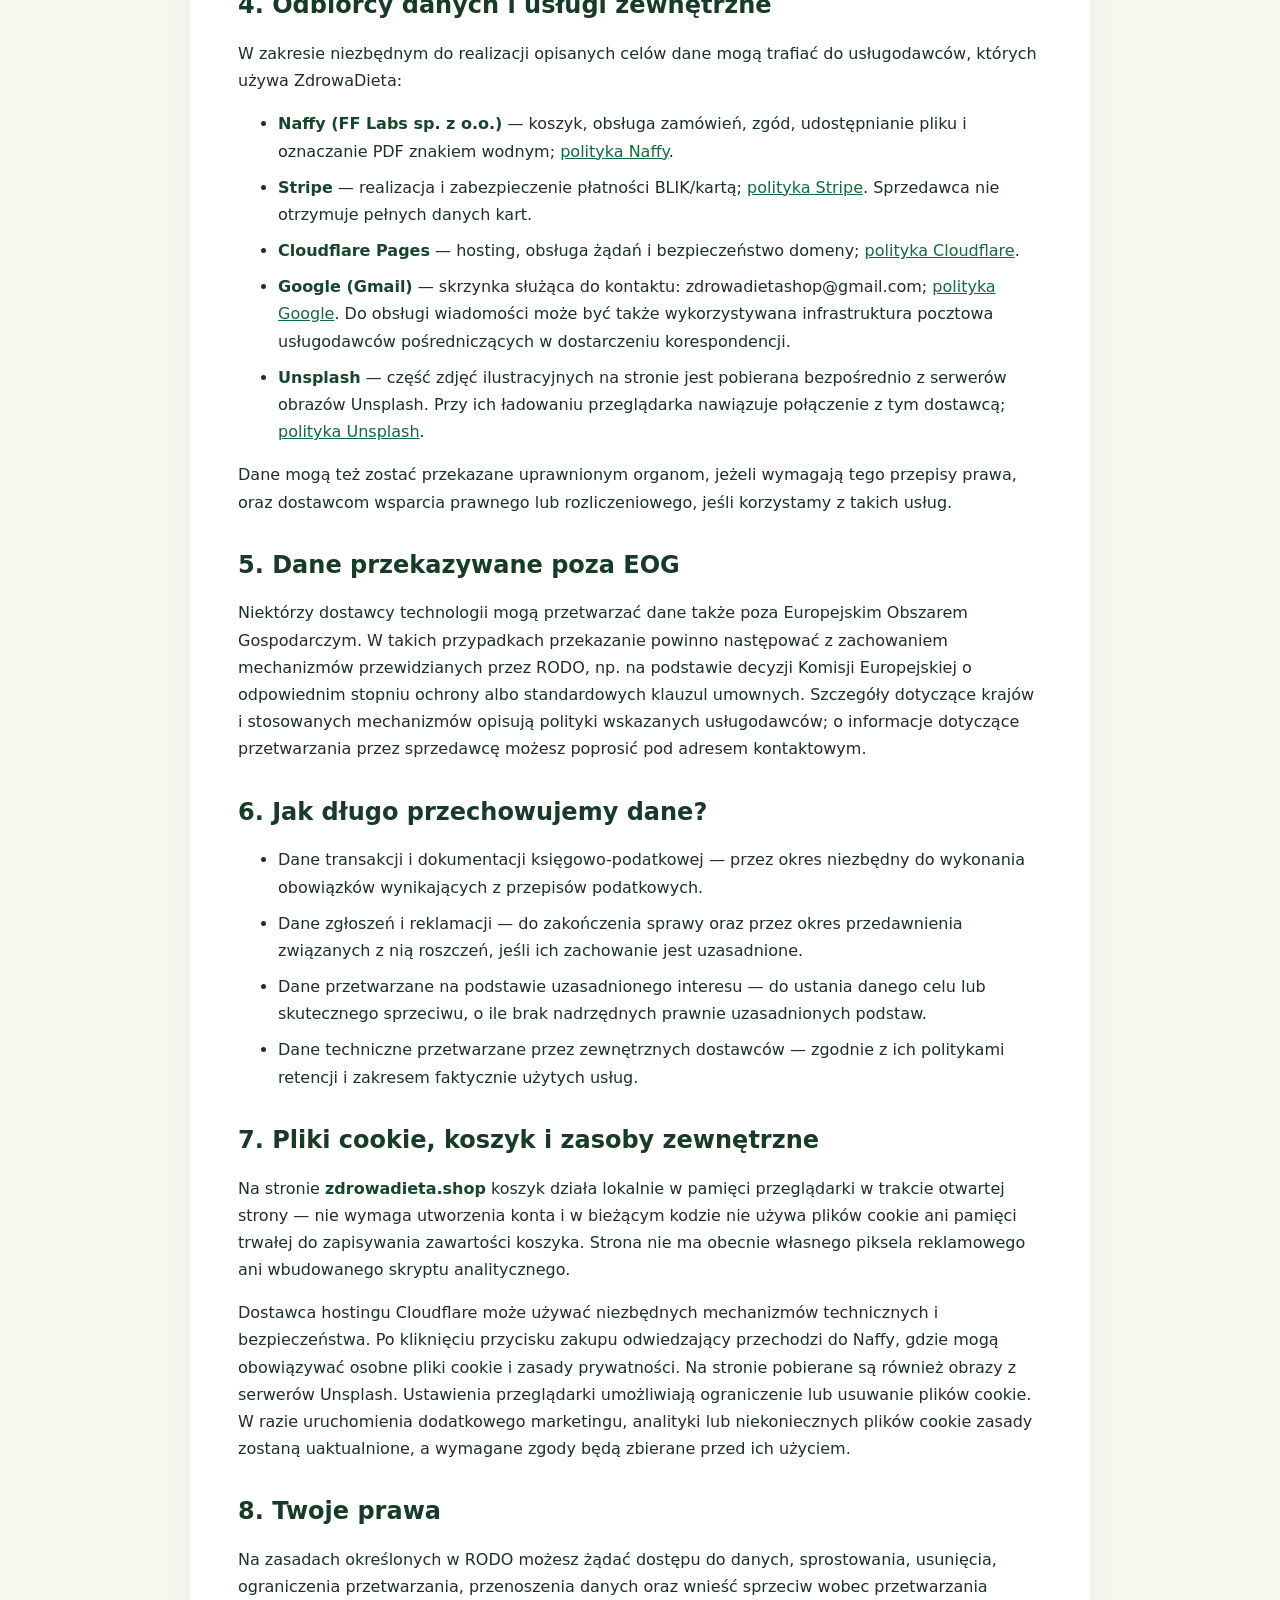
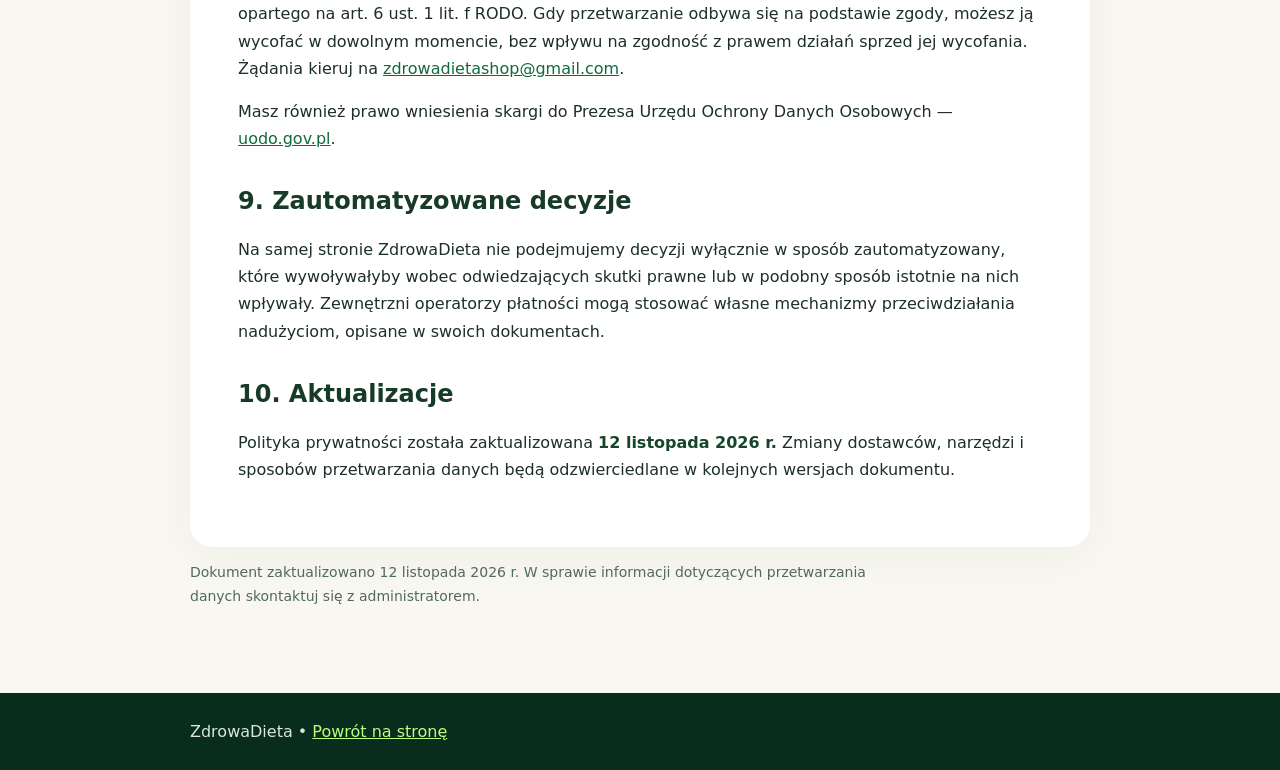
==== commit 23b1be10: "Correct privacy and consumer rights wording, sections and current revision date" ====
--- a/polityka-prywatnosci.html
+++ b/polityka-prywatnosci.html
@@ -1,7 +1,7 @@
 <!doctype html><html lang="pl"><head><meta charset="utf-8"><meta name="viewport" content="width=device-width, initial-scale=1"><meta name="robots" content="index,follow"><title>Polityka prywatności – ZdrowaDieta</title><style>:root{--ink:#173a29;--green:#0a422c;--lime:#baff7d;--bg:#f8f8f1}*{box-sizing:border-box}html{scroll-behavior:smooth}body{margin:0;background:var(--bg);font:16px/1.7 system-ui,-apple-system,"Segoe UI",sans-serif;color:#1d3025}a{color:#116a3d}header{background:var(--green);color:#fff;padding:20px 0}header a{color:#fff;text-decoration:none;font-weight:800}.wrap{width:min(900px,calc(100% - 36px));margin:auto}.nav{display:flex;gap:22px;align-items:center;flex-wrap:wrap}.nav span{margin-right:auto;font-size:22px}main{padding:42px 0 70px}h1{font-size:clamp(34px,5vw,52px);line-height:1.1;margin:16px 0}h2{font-size:24px;color:var(--ink);margin-top:35px;line-height:1.2}h3{font-size:18px}p,li{max-width:79ch}li{margin:6px 0}.eyebrow{letter-spacing:2px;text-transform:uppercase;font-size:12px;font-weight:900;color:#2b834a}.warning{border:1px solid #d6bc75;border-left:6px solid #c09e3b;border-radius:12px;background:#fff8df;padding:17px 20px;margin:25px 0}.doc{background:#fff;border-radius:22px;padding:clamp(20px,5vw,48px);box-shadow:0 10px 50px #12351c0b}.fill{background:#fff0c7;padding:1px 5px;border-radius:4px;font-weight:700}.note{font-size:14px;color:#52695a}.footer{background:#092d1c;color:#d9e7dc;padding:25px 0}.footer a{color:#baff7d}hr{border:0;border-top:1px solid #dce6dc;margin:30px 0}blockquote{margin:20px 0;border-left:4px solid #27814d;padding:14px 20px;background:#eef6ec}strong{color:#17452c}header strong{color:#fff}@media(max-width:550px){.nav{gap:12px}.nav span{width:100%}main{padding:28px 0 50px}}.doc p,.doc li{overflow-wrap:break-word}.doc li{margin-bottom:9px}.warning{background:#f1f8ed;border-color:#afcfa8;border-left-color:#207648}.warning strong{color:#164b32}</style></head><body><header><nav class="wrap nav" aria-label="Nawigacja"><span>🌿 ZdrowaDieta</span><a href="/">Strona główna</a><a href="/regulamin.html">Regulamin</a><a href="/polityka-prywatnosci.html">Prywatność</a><a href="/prawa-konsumenta.html">Prawa konsumenta</a></nav></header><main class="wrap"><div class="eyebrow">ZdrowaDieta • Dane osobowe</div><h1>Polityka prywatności</h1><div class="warning"><strong>Twoja prywatność:</strong> poniżej opisujemy, jakie dane są przetwarzane na naszej stronie i przy zakupie e-booka za pośrednictwem Naffy.</div><article class="doc" aria-label="Polityka prywatności ZdrowaDieta">
 <h2>1. Administrator danych i kontakt</h2>
 <p>Administratorem danych osobowych przekazywanych w związku z serwisem <a href="https://zdrowadieta.shop/">zdrowadieta.shop</a> oraz sprzedażą e-booka jest <strong>Przemysław Lampa</strong>, prowadzący sprzedaż pod nazwą handlową <strong>ZdrowaDieta</strong> w ramach działalności nierejestrowanej. Adres do korespondencji: <strong>ul. 11 Listopada 2/5, 41-400 Mysłowice, Polska</strong>; kontakt e-mail: <a href="mailto:zdrowadietashop@gmail.com">zdrowadietashop@gmail.com</a>; tel. <a href="tel:+48794932283">794 932 283</a>.</p>
-<p>Platforma Naffy i operator płatności Stripe mogą przetwarzać dane w zakresie własnych usług jako odrębni administratorzy lub podmioty przetwarzające — stosownie do faktycznej roli. Ich zasady opisują <a href="https://www.naffy.io/privacy" rel="noopener">polityka prywatności Naffy</a> i <a href="https://stripe.com/pl/privacy" rel="noopener">polityka Stripe</a>.</p>
+<p>Platforma Naffy i operator płatności Stripe mogą przetwarzać dane w zakresie własnych usług jako odrębni administratorzy lub podmioty przetwarzające — stosownie do faktycznej roli. Szczegółowe informacje zawierają <a href="https://www.naffy.io/privacy" rel="noopener">polityka prywatności Naffy</a> oraz <a href="https://stripe.com/pl/privacy" rel="noopener">polityka prywatności Stripe</a>.</p>
 <h2>2. Jakie dane przetwarzamy i dlaczego?</h2>
 <ul>
 <li><strong>Zakup i dostarczenie e-booka:</strong> adres e-mail kupującego, informacje o zamówieniu, produkcie, cenie i statusie płatności, a w razie potrzeby dane do rozliczeń. Podstawa: art. 6 ust. 1 lit. b RODO — wykonanie umowy i działania przed jej zawarciem.</li>
@@ -19,7 +19,7 @@
 <li><strong>Naffy (FF Labs sp. z o.o.)</strong> — koszyk, obsługa zamówień, zgód, udostępnianie pliku i oznaczanie PDF znakiem wodnym; <a href="https://www.naffy.io/privacy" rel="noopener">polityka Naffy</a>.</li>
 <li><strong>Stripe</strong> — realizacja i zabezpieczenie płatności BLIK/kartą; <a href="https://stripe.com/pl/privacy" rel="noopener">polityka Stripe</a>. Sprzedawca nie otrzymuje pełnych danych kart.</li>
 <li><strong>Cloudflare Pages</strong> — hosting, obsługa żądań i bezpieczeństwo domeny; <a href="https://www.cloudflare.com/privacypolicy/" rel="noopener">polityka Cloudflare</a>.</li>
-<li><strong>Google (Gmail)</strong> — skrzynka służąca do kontaktu: zdrowadietashop@gmail.com; <a href="https://policies.google.com/privacy?hl=pl" rel="noopener">polityka Google</a>. Inne skonfigurowane usługi poczty mogą również obsługiwać korespondencję z domeny.</li>
+<li><strong>Google (Gmail)</strong> — skrzynka służąca do kontaktu: zdrowadietashop@gmail.com; <a href="https://policies.google.com/privacy?hl=pl" rel="noopener">polityka Google</a>. Do obsługi wiadomości może być także wykorzystywana infrastruktura pocztowa usługodawców pośredniczących w dostarczeniu korespondencji.</li>
 <li><strong>Unsplash</strong> — część zdjęć ilustracyjnych na stronie jest pobierana bezpośrednio z serwerów obrazów Unsplash. Przy ich ładowaniu przeglądarka nawiązuje połączenie z tym dostawcą; <a href="https://unsplash.com/privacy" rel="noopener">polityka Unsplash</a>.</li>
 </ul>
 <p>Dane mogą też zostać przekazane uprawnionym organom, jeżeli wymagają tego przepisy prawa, oraz dostawcom wsparcia prawnego lub rozliczeniowego, jeśli korzystamy z takich usług.</p>
@@ -41,5 +41,5 @@
 <h2>9. Zautomatyzowane decyzje</h2>
 <p>Na samej stronie ZdrowaDieta nie podejmujemy decyzji wyłącznie w sposób zautomatyzowany, które wywoływałyby wobec odwiedzających skutki prawne lub w podobny sposób istotnie na nich wpływały. Zewnętrzni operatorzy płatności mogą stosować własne mechanizmy przeciwdziałania nadużyciom, opisane w swoich dokumentach.</p>
 <h2>10. Aktualizacje</h2>
-<p>Polityka prywatności została zaktualizowana <strong>11 listopada 2026 r.</strong> Zmiany dostawców, narzędzi i sposobów przetwarzania danych będą odzwierciedlane w kolejnych wersjach dokumentu.</p>
-</article><p class="note">Dokument zaktualizowano 11 listopada 2026 r. W sprawie informacji dotyczących przetwarzania danych skontaktuj się z administratorem.</p></main><footer class="footer"><div class="wrap">ZdrowaDieta • <a href="/">Powrót na stronę</a></div></footer></body></html>+<p>Polityka prywatności została zaktualizowana <strong>12 listopada 2026 r.</strong> Zmiany dostawców, narzędzi i sposobów przetwarzania danych będą odzwierciedlane w kolejnych wersjach dokumentu.</p>
+</article><p class="note">Dokument zaktualizowano 12 listopada 2026 r. W sprawie informacji dotyczących przetwarzania danych skontaktuj się z administratorem.</p></main><footer class="footer"><div class="wrap">ZdrowaDieta • <a href="/">Powrót na stronę</a></div></footer></body></html>
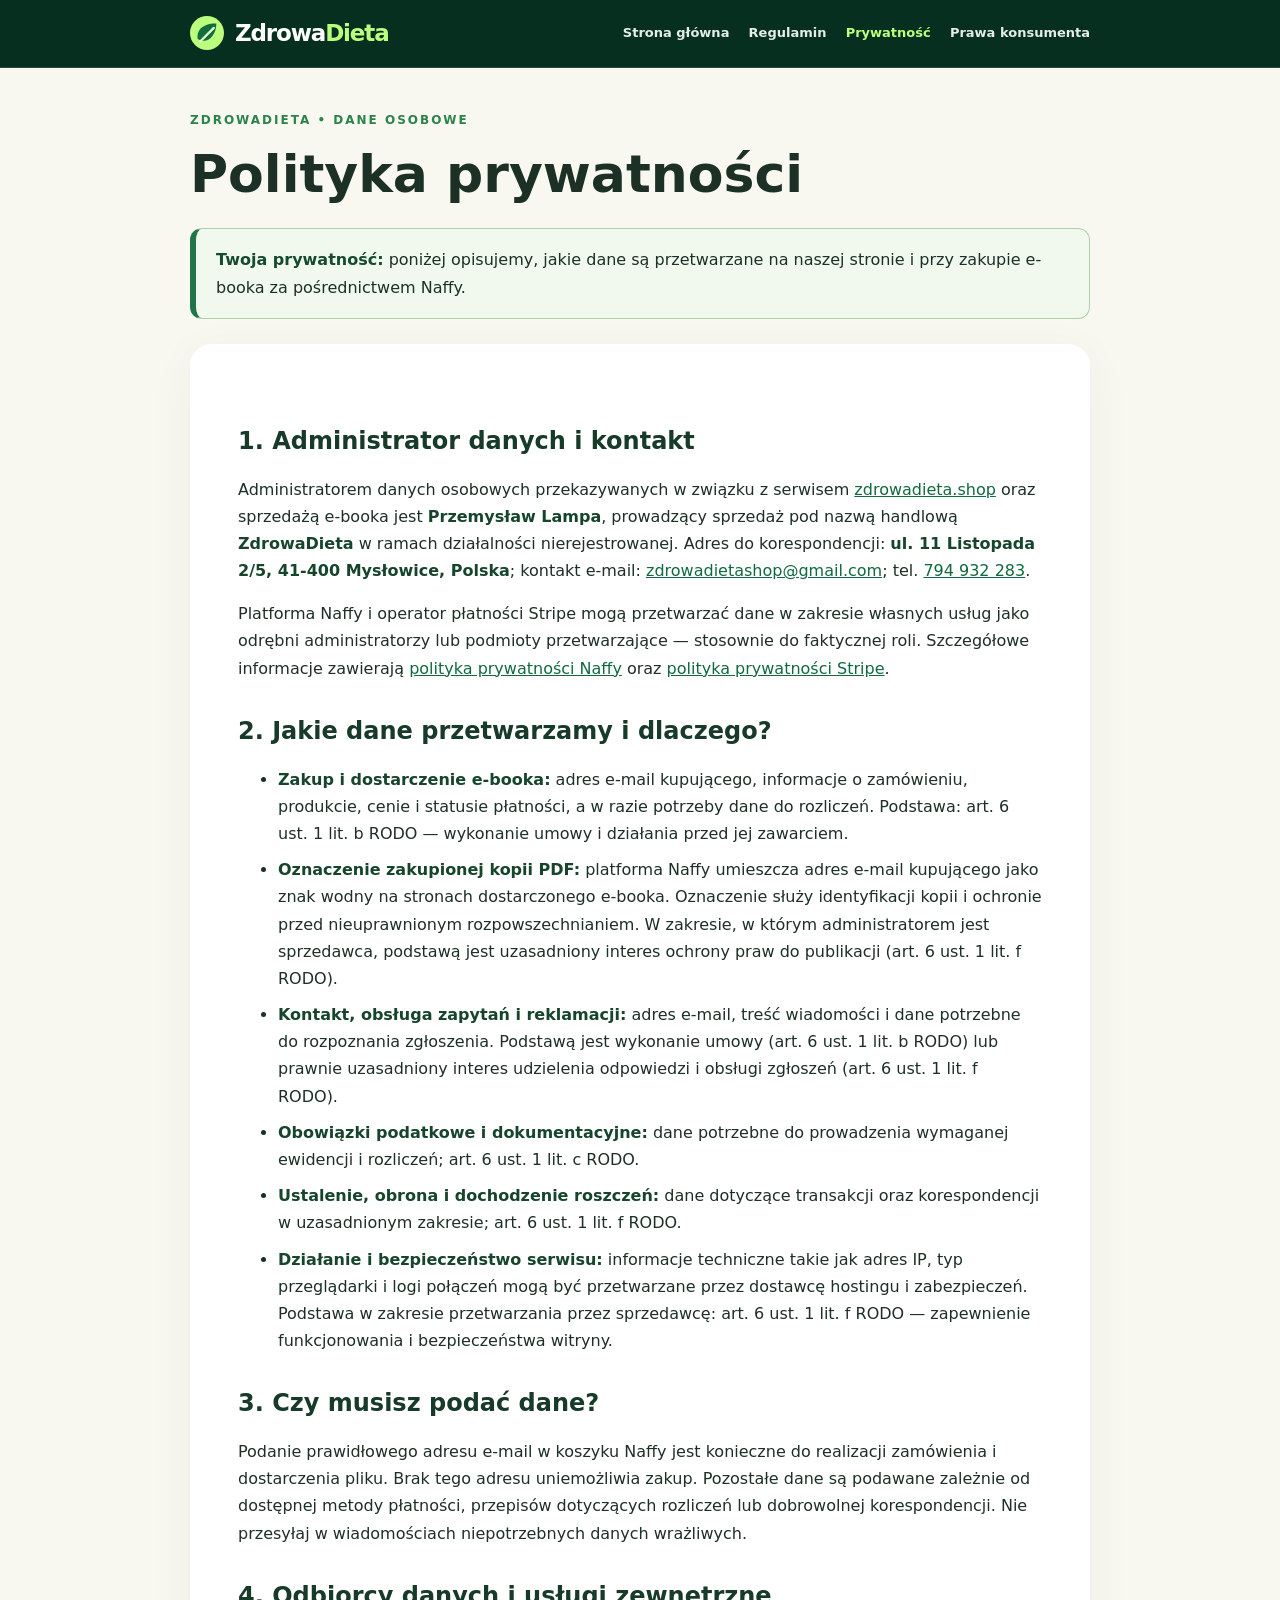
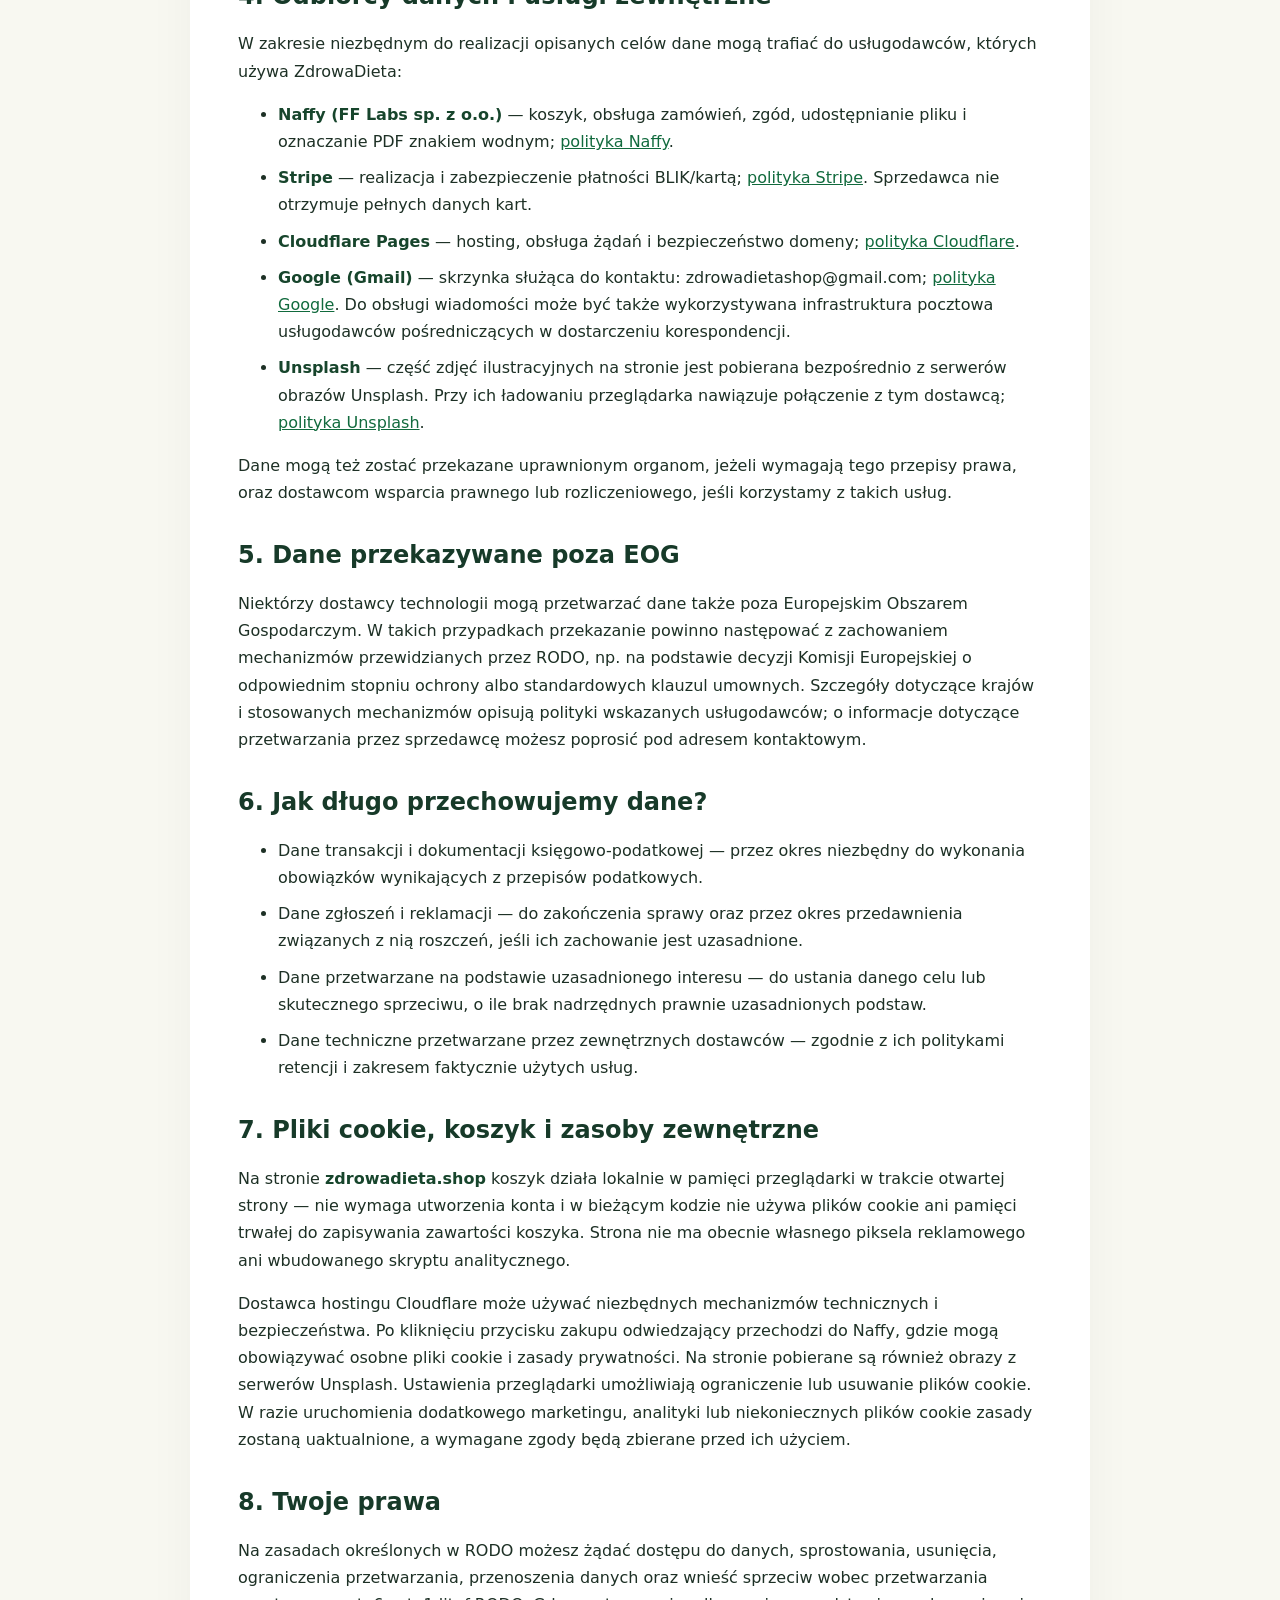
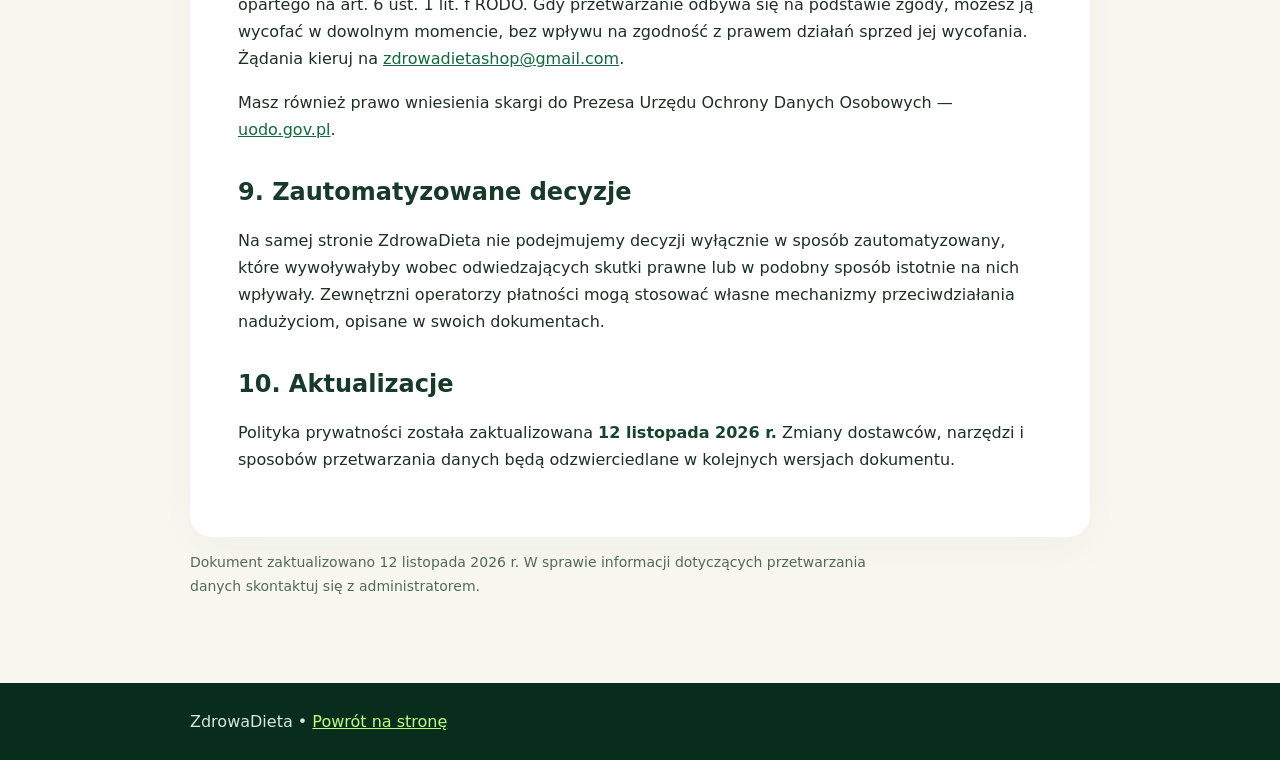
==== commit 1ad6963b: "Use consistent SVG ZdrowaDieta logo and refined legal-page navigation" ====
--- a/polityka-prywatnosci.html
+++ b/polityka-prywatnosci.html
@@ -1,4 +1,16 @@
-<!doctype html><html lang="pl"><head><meta charset="utf-8"><meta name="viewport" content="width=device-width, initial-scale=1"><meta name="robots" content="index,follow"><title>Polityka prywatności – ZdrowaDieta</title><style>:root{--ink:#173a29;--green:#0a422c;--lime:#baff7d;--bg:#f8f8f1}*{box-sizing:border-box}html{scroll-behavior:smooth}body{margin:0;background:var(--bg);font:16px/1.7 system-ui,-apple-system,"Segoe UI",sans-serif;color:#1d3025}a{color:#116a3d}header{background:var(--green);color:#fff;padding:20px 0}header a{color:#fff;text-decoration:none;font-weight:800}.wrap{width:min(900px,calc(100% - 36px));margin:auto}.nav{display:flex;gap:22px;align-items:center;flex-wrap:wrap}.nav span{margin-right:auto;font-size:22px}main{padding:42px 0 70px}h1{font-size:clamp(34px,5vw,52px);line-height:1.1;margin:16px 0}h2{font-size:24px;color:var(--ink);margin-top:35px;line-height:1.2}h3{font-size:18px}p,li{max-width:79ch}li{margin:6px 0}.eyebrow{letter-spacing:2px;text-transform:uppercase;font-size:12px;font-weight:900;color:#2b834a}.warning{border:1px solid #d6bc75;border-left:6px solid #c09e3b;border-radius:12px;background:#fff8df;padding:17px 20px;margin:25px 0}.doc{background:#fff;border-radius:22px;padding:clamp(20px,5vw,48px);box-shadow:0 10px 50px #12351c0b}.fill{background:#fff0c7;padding:1px 5px;border-radius:4px;font-weight:700}.note{font-size:14px;color:#52695a}.footer{background:#092d1c;color:#d9e7dc;padding:25px 0}.footer a{color:#baff7d}hr{border:0;border-top:1px solid #dce6dc;margin:30px 0}blockquote{margin:20px 0;border-left:4px solid #27814d;padding:14px 20px;background:#eef6ec}strong{color:#17452c}header strong{color:#fff}@media(max-width:550px){.nav{gap:12px}.nav span{width:100%}main{padding:28px 0 50px}}.doc p,.doc li{overflow-wrap:break-word}.doc li{margin-bottom:9px}.warning{background:#f1f8ed;border-color:#afcfa8;border-left-color:#207648}.warning strong{color:#164b32}</style></head><body><header><nav class="wrap nav" aria-label="Nawigacja"><span>🌿 ZdrowaDieta</span><a href="/">Strona główna</a><a href="/regulamin.html">Regulamin</a><a href="/polityka-prywatnosci.html">Prywatność</a><a href="/prawa-konsumenta.html">Prawa konsumenta</a></nav></header><main class="wrap"><div class="eyebrow">ZdrowaDieta • Dane osobowe</div><h1>Polityka prywatności</h1><div class="warning"><strong>Twoja prywatność:</strong> poniżej opisujemy, jakie dane są przetwarzane na naszej stronie i przy zakupie e-booka za pośrednictwem Naffy.</div><article class="doc" aria-label="Polityka prywatności ZdrowaDieta">
+<!doctype html><html lang="pl"><head><meta charset="utf-8"><meta name="viewport" content="width=device-width, initial-scale=1"><meta name="robots" content="index,follow"><title>Polityka prywatności – ZdrowaDieta</title><style>:root{--ink:#173a29;--green:#0a422c;--lime:#baff7d;--bg:#f8f8f1}*{box-sizing:border-box}html{scroll-behavior:smooth}body{margin:0;background:var(--bg);font:16px/1.7 system-ui,-apple-system,"Segoe UI",sans-serif;color:#1d3025}a{color:#116a3d}header{background:var(--green);color:#fff;padding:20px 0}header a{color:#fff;text-decoration:none;font-weight:800}.wrap{width:min(900px,calc(100% - 36px));margin:auto}.nav{display:flex;gap:22px;align-items:center;flex-wrap:wrap}.nav span{margin-right:auto;font-size:22px}main{padding:42px 0 70px}h1{font-size:clamp(34px,5vw,52px);line-height:1.1;margin:16px 0}h2{font-size:24px;color:var(--ink);margin-top:35px;line-height:1.2}h3{font-size:18px}p,li{max-width:79ch}li{margin:6px 0}.eyebrow{letter-spacing:2px;text-transform:uppercase;font-size:12px;font-weight:900;color:#2b834a}.warning{border:1px solid #d6bc75;border-left:6px solid #c09e3b;border-radius:12px;background:#fff8df;padding:17px 20px;margin:25px 0}.doc{background:#fff;border-radius:22px;padding:clamp(20px,5vw,48px);box-shadow:0 10px 50px #12351c0b}.fill{background:#fff0c7;padding:1px 5px;border-radius:4px;font-weight:700}.note{font-size:14px;color:#52695a}.footer{background:#092d1c;color:#d9e7dc;padding:25px 0}.footer a{color:#baff7d}hr{border:0;border-top:1px solid #dce6dc;margin:30px 0}blockquote{margin:20px 0;border-left:4px solid #27814d;padding:14px 20px;background:#eef6ec}strong{color:#17452c}header strong{color:#fff}@media(max-width:550px){.nav{gap:12px}.nav span{width:100%}main{padding:28px 0 50px}}.doc p,.doc li{overflow-wrap:break-word}.doc li{margin-bottom:9px}.warning{background:#f1f8ed;border-color:#afcfa8;border-left-color:#207648}.warning strong{color:#164b32}
+/* Consistent vector brand and cleaner legal-page navigation */
+header{padding:16px 0;background:#072f20;border-bottom:1px solid #ffffff20}
+header .nav{display:flex;align-items:center;gap:clamp(12px,1.5vw,22px);flex-wrap:wrap}
+header .legal-brand{display:inline-flex;align-items:center;gap:11px;margin-right:auto;text-decoration:none;color:#fff;font-size:23px;font-weight:850;letter-spacing:-.05em;white-space:nowrap;line-height:1.1}
+header .legal-brand svg{display:block;width:34px;height:34px;flex:none}
+header .legal-brand .legal-wordmark{font-size:23px;margin:0;font-weight:850;line-height:1.1}
+header .legal-brand .legal-wordmark span{font-size:inherit;margin:0;color:#baff7d;font-weight:inherit}
+header .nav>a:not(.legal-brand){font-size:13px;font-weight:700;line-height:1.3;letter-spacing:0;color:#e2eee6;padding:9px 0;text-decoration:none;transition:color .2s}
+header .nav>a:not(.legal-brand):hover,header .nav>a[aria-current="page"]{color:#baff7d}
+header .nav a:focus-visible{outline:3px solid #bdff91;outline-offset:4px;border-radius:5px}
+@media(max-width:700px){header .legal-brand{width:100%;margin:0}header .nav{gap:10px 17px}header .nav>a:not(.legal-brand){font-size:12px;padding:4px 0}}
+</style></head><body><header><nav class="wrap nav" aria-label="Nawigacja"><a class="legal-brand" href="/" aria-label="ZdrowaDieta — strona główna"><svg viewBox="0 0 40 40" aria-hidden="true"><circle cx="20" cy="20" r="20" fill="#baff7d"/><path d="M9 27C7 14 20 8 31 9c0 13-10 25-22 18Z" fill="#146b3b"/><path d="M12 30 28 14" stroke="#e1ffce" stroke-width="2.6" stroke-linecap="round"/></svg><span class="legal-wordmark">Zdrowa<span>Dieta</span></span></a><a href="/">Strona główna</a><a href="/regulamin.html">Regulamin</a><a href="/polityka-prywatnosci.html" aria-current="page">Prywatność</a><a href="/prawa-konsumenta.html">Prawa konsumenta</a></nav></header><main class="wrap"><div class="eyebrow">ZdrowaDieta • Dane osobowe</div><h1>Polityka prywatności</h1><div class="warning"><strong>Twoja prywatność:</strong> poniżej opisujemy, jakie dane są przetwarzane na naszej stronie i przy zakupie e-booka za pośrednictwem Naffy.</div><article class="doc" aria-label="Polityka prywatności ZdrowaDieta">
 <h2>1. Administrator danych i kontakt</h2>
 <p>Administratorem danych osobowych przekazywanych w związku z serwisem <a href="https://zdrowadieta.shop/">zdrowadieta.shop</a> oraz sprzedażą e-booka jest <strong>Przemysław Lampa</strong>, prowadzący sprzedaż pod nazwą handlową <strong>ZdrowaDieta</strong> w ramach działalności nierejestrowanej. Adres do korespondencji: <strong>ul. 11 Listopada 2/5, 41-400 Mysłowice, Polska</strong>; kontakt e-mail: <a href="mailto:zdrowadietashop@gmail.com">zdrowadietashop@gmail.com</a>; tel. <a href="tel:+48794932283">794 932 283</a>.</p>
 <p>Platforma Naffy i operator płatności Stripe mogą przetwarzać dane w zakresie własnych usług jako odrębni administratorzy lub podmioty przetwarzające — stosownie do faktycznej roli. Szczegółowe informacje zawierają <a href="https://www.naffy.io/privacy" rel="noopener">polityka prywatności Naffy</a> oraz <a href="https://stripe.com/pl/privacy" rel="noopener">polityka prywatności Stripe</a>.</p>
